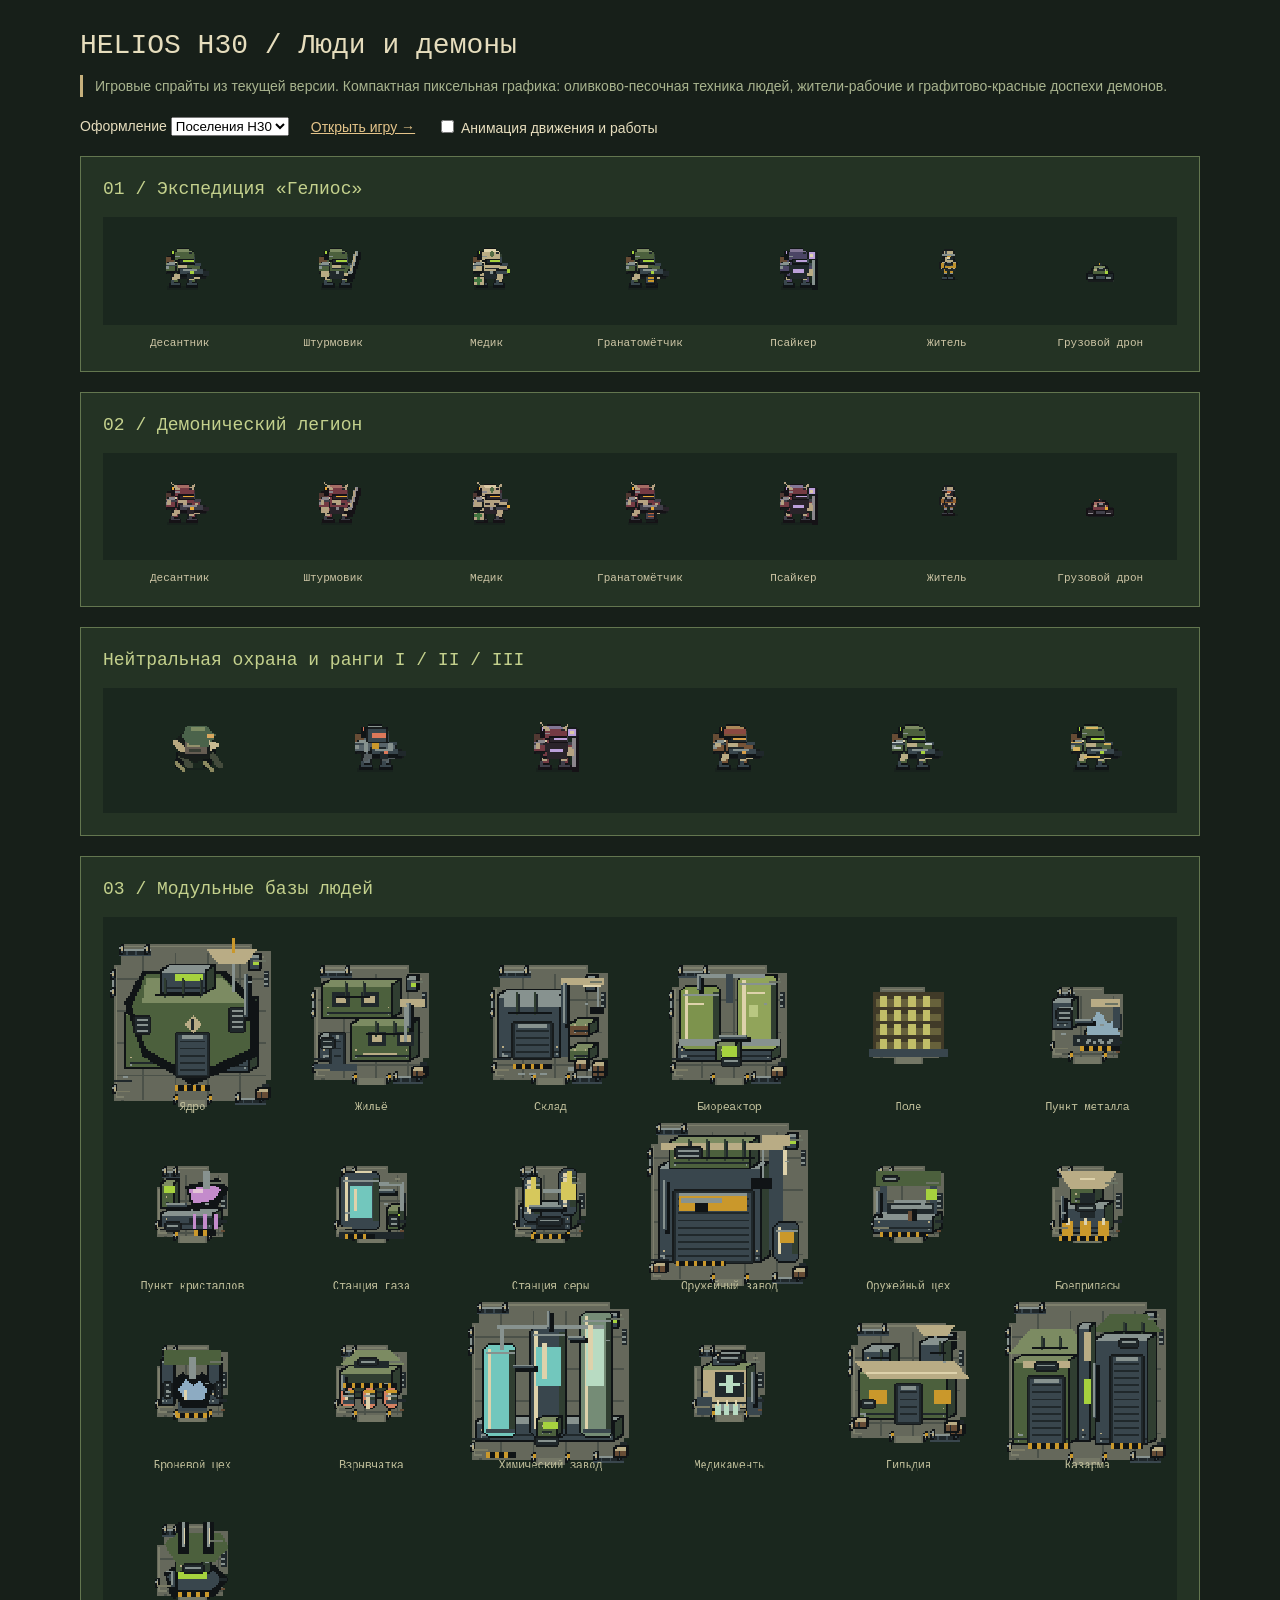
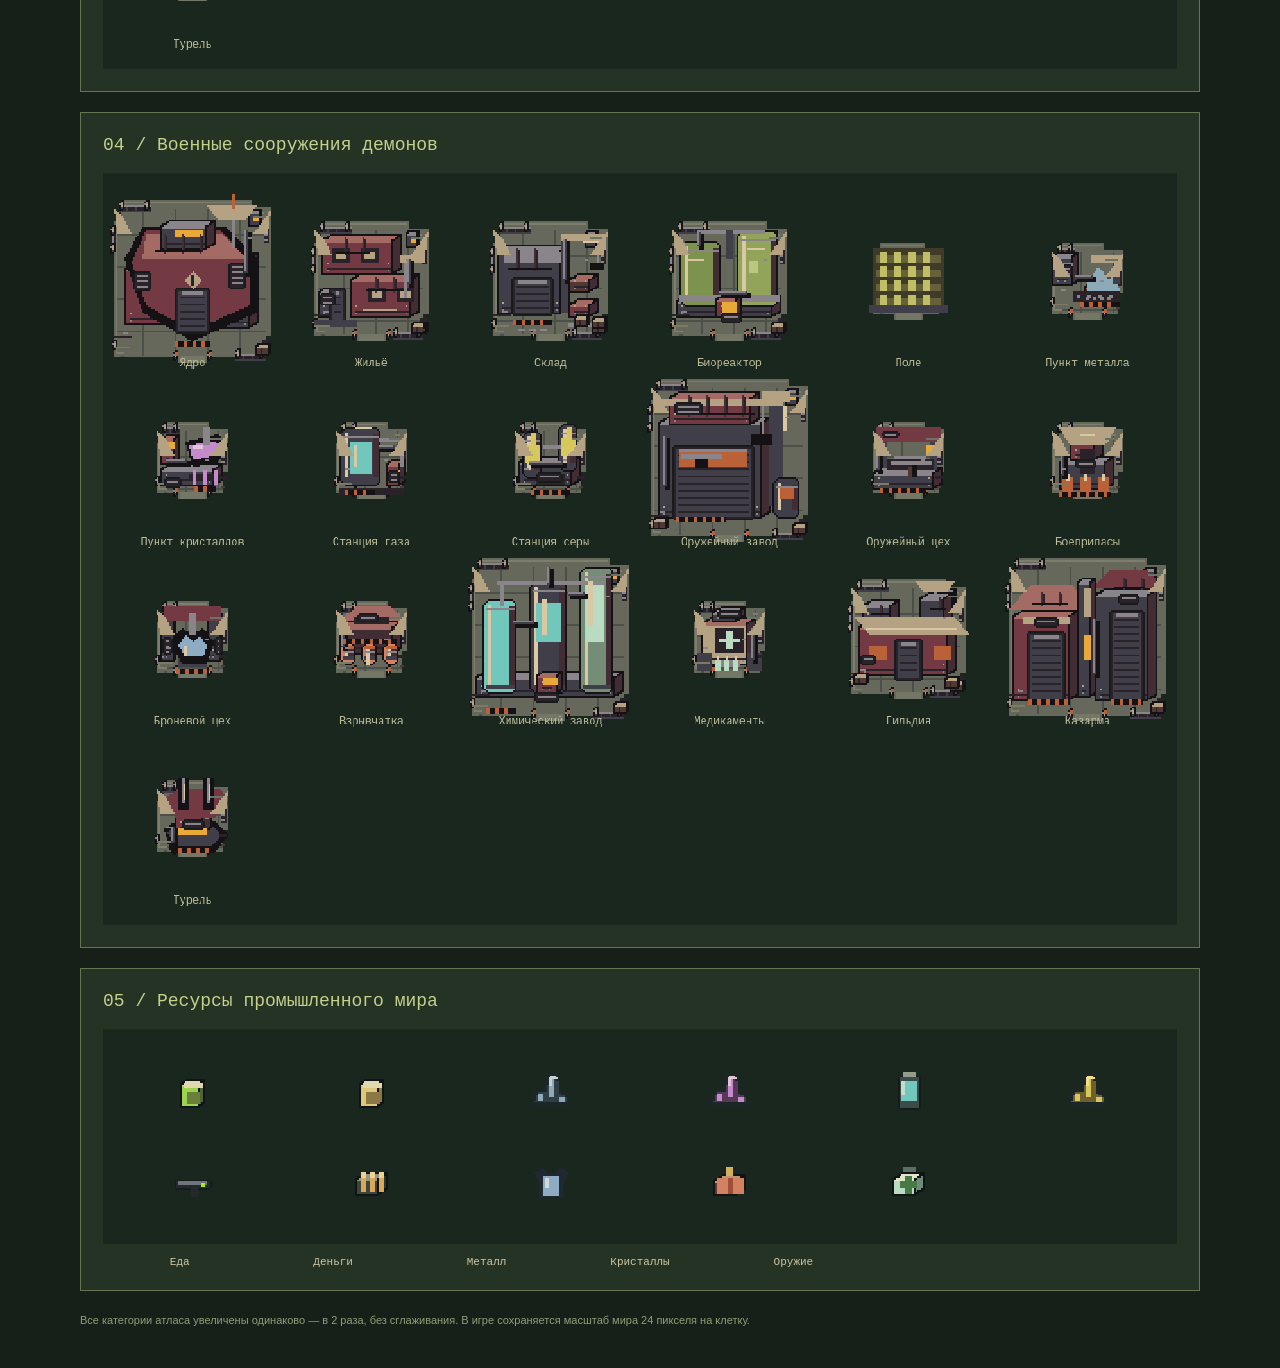
==== art-preview.html @ 6acce85b "Add replaceable synthesized game sounds with volume and mute controls" ====
<!doctype html>
<html lang="ru"><head><meta charset="utf-8"><meta name="viewport" content="width=device-width,initial-scale=1"><title>HELIOS H30 · Лист оформления</title><link rel="icon" href="favicon.ico?v=helios-h30" sizes="16x16 32x32"><link rel="icon" type="image/svg+xml" href="favicon.svg?v=helios-h30" sizes="any"><style>
*{box-sizing:border-box}body{margin:0;background:#171f19;color:#e6ddbd;font:14px Arial,sans-serif;padding:30px}main{max-width:1120px;margin:auto}h1{font:28px monospace;margin:0 0 10px}h2{font:18px monospace;margin:0 0 18px;color:#c4d18d}p{color:#a8b38e;line-height:1.6}a{color:#e4c48a}.tools{display:flex;gap:22px;align-items:center;margin:20px 0}section{border:1px solid #63764f;background:#243324;padding:22px;margin:20px 0}canvas{width:100%;height:auto;image-rendering:pixelated;background:#1a271e;display:block}.labels{display:grid;grid-template-columns:repeat(7,1fr);text-align:center;font:11px monospace;color:#cec6a6;margin-top:12px}.legend{border-left:3px solid #c6b07c;padding-left:12px}.build-labels{grid-template-columns:repeat(6,1fr);gap:12px}small{font-size:11px;color:#8f9f79}input{accent-color:#c2d489}@media(max-width:700px){body{padding:14px}section{padding:12px}.labels{font-size:8px}h1{font-size:22px}}
</style></head><body><main>
<h1>HELIOS H30 / Люди и демоны</h1><p class="legend">Игровые спрайты из текущей версии. Компактная пиксельная графика: оливково-песочная техника людей, жители-рабочие и графитово-красные доспехи демонов.</p>
<div class="tools"><label>Оформление <select id="art-style"><option value="refined">Поселения H30</option><option value="classic">Прежнее H9</option></select></label><a href="index.html">Открыть игру →</a><label><input id="animate" type="checkbox"> Анимация движения и работы</label></div>
<section><h2>01 / Экспедиция «Гелиос»</h2><canvas id="human-units" width="1400" height="140" aria-label="Юниты людей"></canvas><div class="labels"><span>Десантник</span><span>Штурмовик</span><span>Медик</span><span>Гранатомётчик</span><span>Псайкер</span><span>Житель</span><span>Грузовой дрон</span></div></section>
<section><h2>02 / Демонический легион</h2><canvas id="demon-units" width="1400" height="140" aria-label="Юниты демонов"></canvas><div class="labels"><span>Десантник</span><span>Штурмовик</span><span>Медик</span><span>Гранатомётчик</span><span>Псайкер</span><span>Житель</span><span>Грузовой дрон</span></div></section>
<section><h2>Нейтральная охрана и ранги I / II / III</h2><canvas id="neutral-units" width="1200" height="140" aria-label="Нейтральные враги и ветераны"></canvas></section>
<section><h2>03 / Модульные базы людей</h2><canvas id="human-buildings" width="1200" height="840" aria-label="Сооружения людей"></canvas></section>
<section><h2>04 / Военные сооружения демонов</h2><canvas id="demon-buildings" width="1200" height="840" aria-label="Сооружения демонов"></canvas></section>
<section><h2>05 / Ресурсы промышленного мира</h2><canvas id="deposits" width="1200" height="240" aria-label="Ресурсы"></canvas><div class="labels"><span>Еда</span><span>Деньги</span><span>Металл</span><span>Кристаллы</span><span>Оружие</span></div></section>
<small>Все категории атласа увеличены одинаково — в 2 раза, без сглаживания. В игре сохраняется масштаб мира 24 пикселя на клетку.</small>
</main><script src="art-legacy.js?v=helios-h30"></script><script src="art.js?v=helios-h30"></script><script>
const types=['soldier','assault','medic','grenadier','psyker','worker','drone'];
const buildings=['base','house','warehouse','farm','field','ironmine','goldmine','gasstation','sulfurstation','factory','weaponshop','ammoshop','armorshop','explosiveshop','chemical','medicineshop','guild','barracks','tower'];
const names=['Ядро','Жильё','Склад','Биореактор','Поле','Пункт металла','Пункт кристаллов','Станция газа','Станция серы','Оружейный завод','Оружейный цех','Боеприпасы','Броневой цех','Взрывчатка','Химический завод','Медикаменты','Гильдия','Казарма','Турель'];
function draw(time){for(const [team,prefix]of [[0,'human'],[1,'demon']]){
 const a=document.querySelector('#'+prefix+'-units'),c=a.getContext('2d');c.imageSmoothingEnabled=false;c.clearRect(0,0,a.width,a.height);c.save();c.scale(2,2);
 for(const [i,type]of types.entries())RTSArt.unit(c,{type,team,id:i,walkDistance:time*.9,moving:time>0,facingX:1},50+i*100,40,time,{working:time>0});c.restore();
 const b=document.querySelector('#'+prefix+'-buildings'),d=b.getContext('2d');d.imageSmoothingEnabled=false;d.clearRect(0,0,b.width,b.height);d.save();d.scale(2,2);
 for(const [i,type]of buildings.entries()){const x=50+i%6*100,y=60+Math.floor(i/6)*100;RTSArt.building(d,{type,team,size:({base:4,house:3,warehouse:3,farm:3,factory:4,chemical:4,guild:3,barracks:4}[type]||2),crop:4},x,y,time,{occupants:2,operating:time>0});d.fillStyle='#bebd99';d.font='6px monospace';d.textAlign='center';d.fillText(names[i],x,y+48);}d.restore();}
 const n=document.querySelector('#neutral-units'),nc=n.getContext('2d');nc.clearRect(0,0,n.width,n.height);nc.save();nc.scale(2,2);for(const [i,type]of ['xeno','robot','demon','pirate','soldier','soldier'].entries())RTSArt.unit(nc,{type,team:i<4?2:0,rank:i===4?2:i===5?3:1,moving:time>0,walkDistance:time,facingX:1},50+i*100,40,time);nc.restore();
 const a=document.querySelector('#deposits'),c=a.getContext('2d');c.clearRect(0,0,a.width,a.height);c.save();c.scale(2,2);for(const [i,resource]of Object.keys(RTSArt.resources).entries())RTSArt.deposit(c,{resource,amount:1},50+i%6*100,36+Math.floor(i/6)*50);c.restore();}
document.querySelector('#art-style').onchange=e=>RTSArt.setStyle(e.target.value);let start=null;function frame(now){if(document.querySelector('#animate').checked){if(start===null)start=now;draw((now-start)/1000);}else{start=null;draw(0);}requestAnimationFrame(frame);}requestAnimationFrame(frame);
</script></body></html>
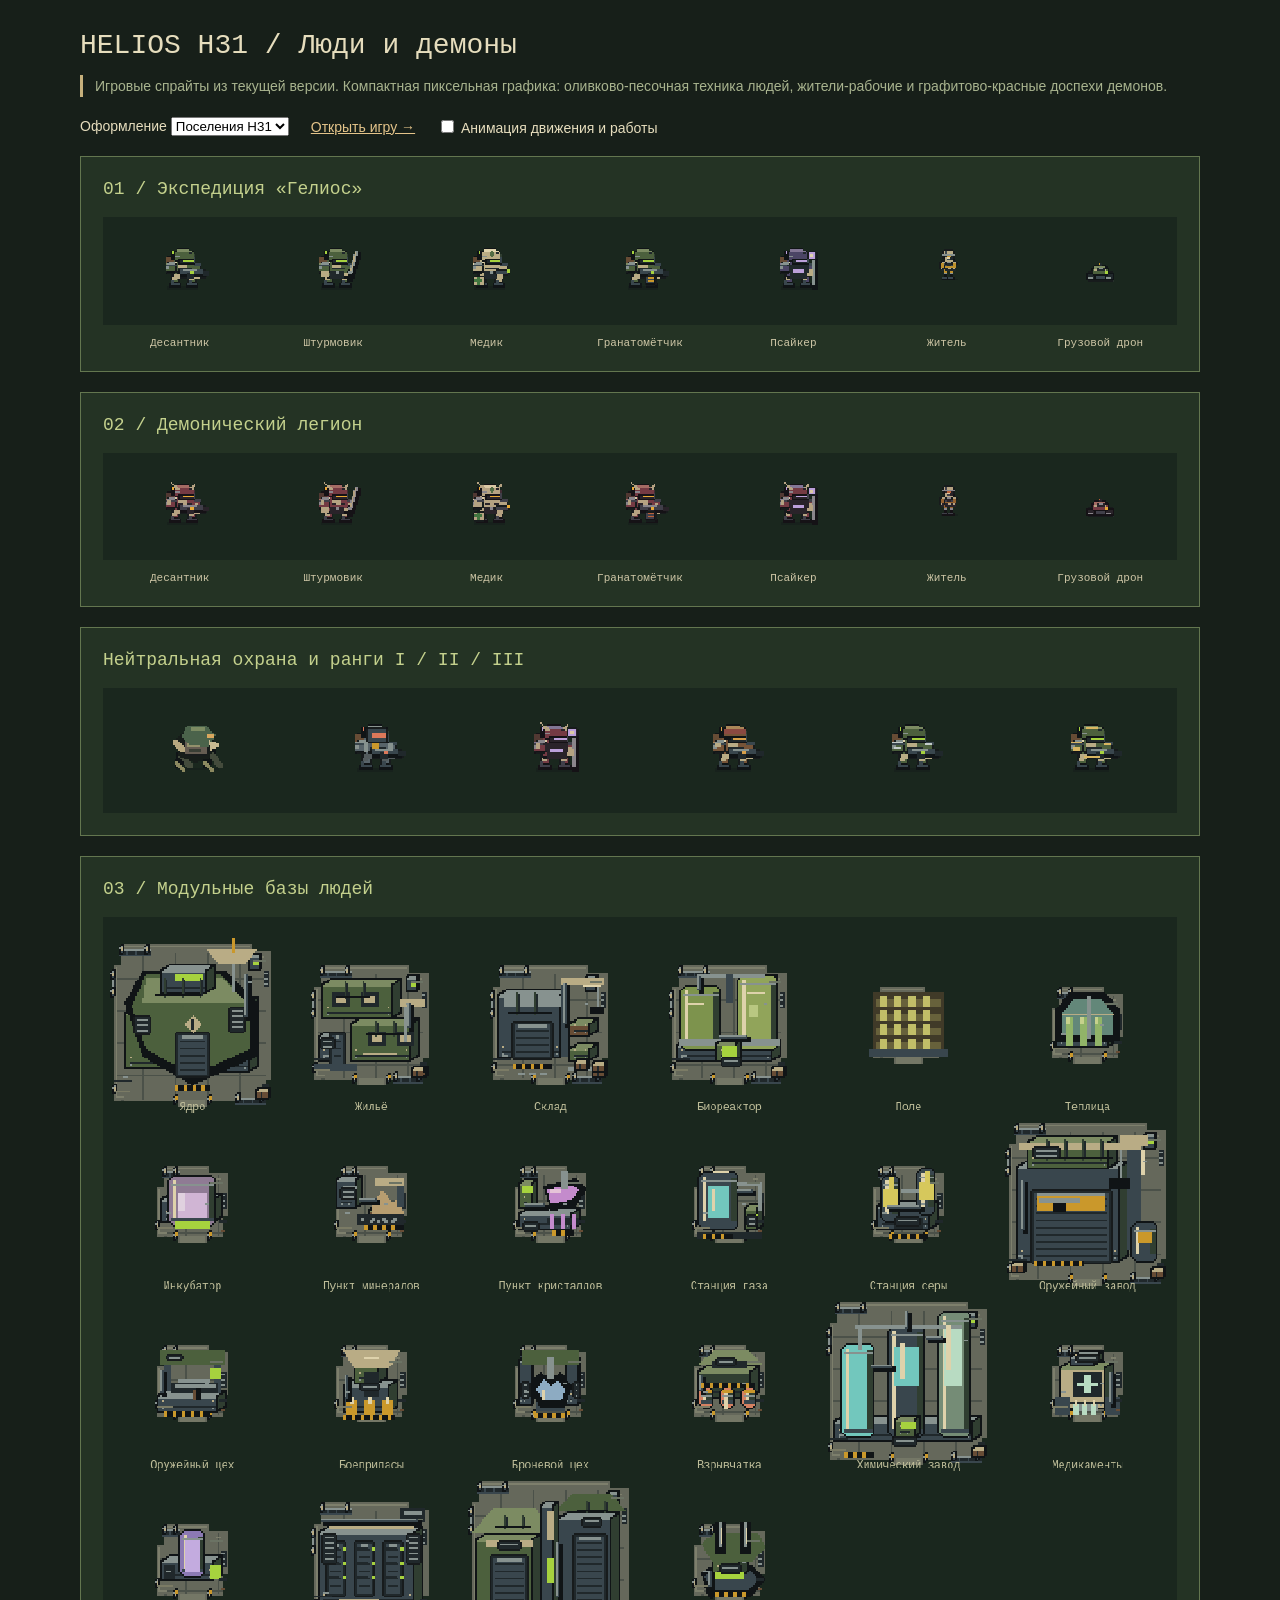
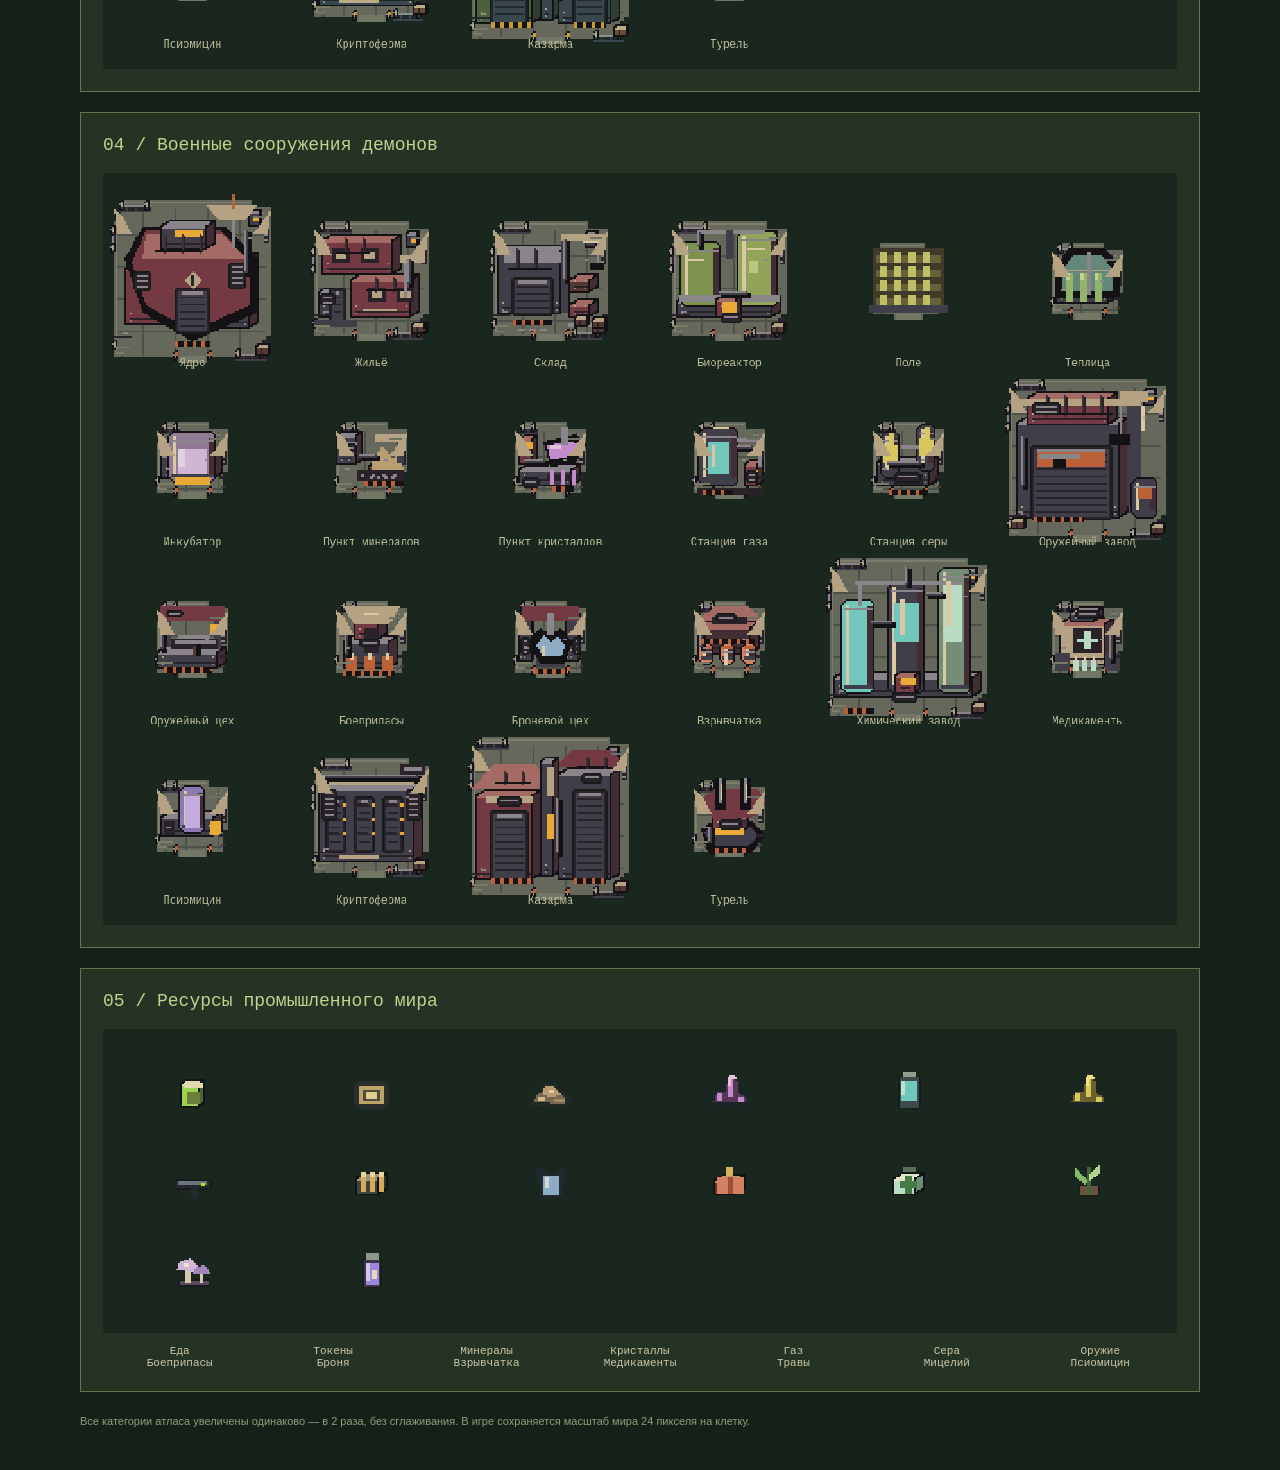
==== commit 09ceaa6c: "Introduce biological resource chains, mineral deposits, crypto tokens and floating RTS UI" ====
--- a/art-preview.html
+++ b/art-preview.html
@@ -1,25 +1,25 @@
 <!doctype html>
-<html lang="ru"><head><meta charset="utf-8"><meta name="viewport" content="width=device-width,initial-scale=1"><title>HELIOS H30 · Лист оформления</title><link rel="icon" href="favicon.ico?v=helios-h30" sizes="16x16 32x32"><link rel="icon" type="image/svg+xml" href="favicon.svg?v=helios-h30" sizes="any"><style>
+<html lang="ru"><head><meta charset="utf-8"><meta name="viewport" content="width=device-width,initial-scale=1"><title>HELIOS H31 · Лист оформления</title><link rel="icon" href="favicon.ico?v=helios-h31" sizes="16x16 32x32"><link rel="icon" type="image/svg+xml" href="favicon.svg?v=helios-h31" sizes="any"><style>
 *{box-sizing:border-box}body{margin:0;background:#171f19;color:#e6ddbd;font:14px Arial,sans-serif;padding:30px}main{max-width:1120px;margin:auto}h1{font:28px monospace;margin:0 0 10px}h2{font:18px monospace;margin:0 0 18px;color:#c4d18d}p{color:#a8b38e;line-height:1.6}a{color:#e4c48a}.tools{display:flex;gap:22px;align-items:center;margin:20px 0}section{border:1px solid #63764f;background:#243324;padding:22px;margin:20px 0}canvas{width:100%;height:auto;image-rendering:pixelated;background:#1a271e;display:block}.labels{display:grid;grid-template-columns:repeat(7,1fr);text-align:center;font:11px monospace;color:#cec6a6;margin-top:12px}.legend{border-left:3px solid #c6b07c;padding-left:12px}.build-labels{grid-template-columns:repeat(6,1fr);gap:12px}small{font-size:11px;color:#8f9f79}input{accent-color:#c2d489}@media(max-width:700px){body{padding:14px}section{padding:12px}.labels{font-size:8px}h1{font-size:22px}}
 </style></head><body><main>
-<h1>HELIOS H30 / Люди и демоны</h1><p class="legend">Игровые спрайты из текущей версии. Компактная пиксельная графика: оливково-песочная техника людей, жители-рабочие и графитово-красные доспехи демонов.</p>
-<div class="tools"><label>Оформление <select id="art-style"><option value="refined">Поселения H30</option><option value="classic">Прежнее H9</option></select></label><a href="index.html">Открыть игру →</a><label><input id="animate" type="checkbox"> Анимация движения и работы</label></div>
+<h1>HELIOS H31 / Люди и демоны</h1><p class="legend">Игровые спрайты из текущей версии. Компактная пиксельная графика: оливково-песочная техника людей, жители-рабочие и графитово-красные доспехи демонов.</p>
+<div class="tools"><label>Оформление <select id="art-style"><option value="refined">Поселения H31</option><option value="classic">Прежнее H9</option></select></label><a href="index.html">Открыть игру →</a><label><input id="animate" type="checkbox"> Анимация движения и работы</label></div>
 <section><h2>01 / Экспедиция «Гелиос»</h2><canvas id="human-units" width="1400" height="140" aria-label="Юниты людей"></canvas><div class="labels"><span>Десантник</span><span>Штурмовик</span><span>Медик</span><span>Гранатомётчик</span><span>Псайкер</span><span>Житель</span><span>Грузовой дрон</span></div></section>
 <section><h2>02 / Демонический легион</h2><canvas id="demon-units" width="1400" height="140" aria-label="Юниты демонов"></canvas><div class="labels"><span>Десантник</span><span>Штурмовик</span><span>Медик</span><span>Гранатомётчик</span><span>Псайкер</span><span>Житель</span><span>Грузовой дрон</span></div></section>
 <section><h2>Нейтральная охрана и ранги I / II / III</h2><canvas id="neutral-units" width="1200" height="140" aria-label="Нейтральные враги и ветераны"></canvas></section>
 <section><h2>03 / Модульные базы людей</h2><canvas id="human-buildings" width="1200" height="840" aria-label="Сооружения людей"></canvas></section>
 <section><h2>04 / Военные сооружения демонов</h2><canvas id="demon-buildings" width="1200" height="840" aria-label="Сооружения демонов"></canvas></section>
-<section><h2>05 / Ресурсы промышленного мира</h2><canvas id="deposits" width="1200" height="240" aria-label="Ресурсы"></canvas><div class="labels"><span>Еда</span><span>Деньги</span><span>Металл</span><span>Кристаллы</span><span>Оружие</span></div></section>
+<section><h2>05 / Ресурсы промышленного мира</h2><canvas id="deposits" width="1200" height="340" aria-label="Ресурсы"></canvas><div class="labels"><span>Еда</span><span>Токены</span><span>Минералы</span><span>Кристаллы</span><span>Газ</span><span>Сера</span><span>Оружие</span><span>Боеприпасы</span><span>Броня</span><span>Взрывчатка</span><span>Медикаменты</span><span>Травы</span><span>Мицелий</span><span>Псиомицин</span></div></section>
 <small>Все категории атласа увеличены одинаково — в 2 раза, без сглаживания. В игре сохраняется масштаб мира 24 пикселя на клетку.</small>
-</main><script src="art-legacy.js?v=helios-h30"></script><script src="art.js?v=helios-h30"></script><script>
+</main><script src="art-legacy.js?v=helios-h31"></script><script src="art.js?v=helios-h31"></script><script>
 const types=['soldier','assault','medic','grenadier','psyker','worker','drone'];
-const buildings=['base','house','warehouse','farm','field','ironmine','goldmine','gasstation','sulfurstation','factory','weaponshop','ammoshop','armorshop','explosiveshop','chemical','medicineshop','guild','barracks','tower'];
-const names=['Ядро','Жильё','Склад','Биореактор','Поле','Пункт металла','Пункт кристаллов','Станция газа','Станция серы','Оружейный завод','Оружейный цех','Боеприпасы','Броневой цех','Взрывчатка','Химический завод','Медикаменты','Гильдия','Казарма','Турель'];
+const buildings=['base','house','warehouse','farm','field','greenhouse','incubator','ironmine','goldmine','gasstation','sulfurstation','factory','weaponshop','ammoshop','armorshop','explosiveshop','chemical','medicineshop','psishop','cryptofarm','barracks','tower'];
+const names=['Ядро','Жильё','Склад','Биореактор','Поле','Теплица','Инкубатор','Пункт минералов','Пункт кристаллов','Станция газа','Станция серы','Оружейный завод','Оружейный цех','Боеприпасы','Броневой цех','Взрывчатка','Химический завод','Медикаменты','Псиомицин','Криптоферма','Казарма','Турель'];
 function draw(time){for(const [team,prefix]of [[0,'human'],[1,'demon']]){
  const a=document.querySelector('#'+prefix+'-units'),c=a.getContext('2d');c.imageSmoothingEnabled=false;c.clearRect(0,0,a.width,a.height);c.save();c.scale(2,2);
  for(const [i,type]of types.entries())RTSArt.unit(c,{type,team,id:i,walkDistance:time*.9,moving:time>0,facingX:1},50+i*100,40,time,{working:time>0});c.restore();
  const b=document.querySelector('#'+prefix+'-buildings'),d=b.getContext('2d');d.imageSmoothingEnabled=false;d.clearRect(0,0,b.width,b.height);d.save();d.scale(2,2);
- for(const [i,type]of buildings.entries()){const x=50+i%6*100,y=60+Math.floor(i/6)*100;RTSArt.building(d,{type,team,size:({base:4,house:3,warehouse:3,farm:3,factory:4,chemical:4,guild:3,barracks:4}[type]||2),crop:4},x,y,time,{occupants:2,operating:time>0});d.fillStyle='#bebd99';d.font='6px monospace';d.textAlign='center';d.fillText(names[i],x,y+48);}d.restore();}
+ for(const [i,type]of buildings.entries()){const x=50+i%6*100,y=60+Math.floor(i/6)*100;RTSArt.building(d,{type,team,size:({base:4,house:3,warehouse:3,farm:3,factory:4,chemical:4,cryptofarm:3,barracks:4}[type]||2),crop:4},x,y,time,{occupants:2,operating:time>0});d.fillStyle='#bebd99';d.font='6px monospace';d.textAlign='center';d.fillText(names[i],x,y+48);}d.restore();}
  const n=document.querySelector('#neutral-units'),nc=n.getContext('2d');nc.clearRect(0,0,n.width,n.height);nc.save();nc.scale(2,2);for(const [i,type]of ['xeno','robot','demon','pirate','soldier','soldier'].entries())RTSArt.unit(nc,{type,team:i<4?2:0,rank:i===4?2:i===5?3:1,moving:time>0,walkDistance:time,facingX:1},50+i*100,40,time);nc.restore();
  const a=document.querySelector('#deposits'),c=a.getContext('2d');c.clearRect(0,0,a.width,a.height);c.save();c.scale(2,2);for(const [i,resource]of Object.keys(RTSArt.resources).entries())RTSArt.deposit(c,{resource,amount:1},50+i%6*100,36+Math.floor(i/6)*50);c.restore();}
 document.querySelector('#art-style').onchange=e=>RTSArt.setStyle(e.target.value);let start=null;function frame(now){if(document.querySelector('#animate').checked){if(start===null)start=now;draw((now-start)/1000);}else{start=null;draw(0);}requestAnimationFrame(frame);}requestAnimationFrame(frame);
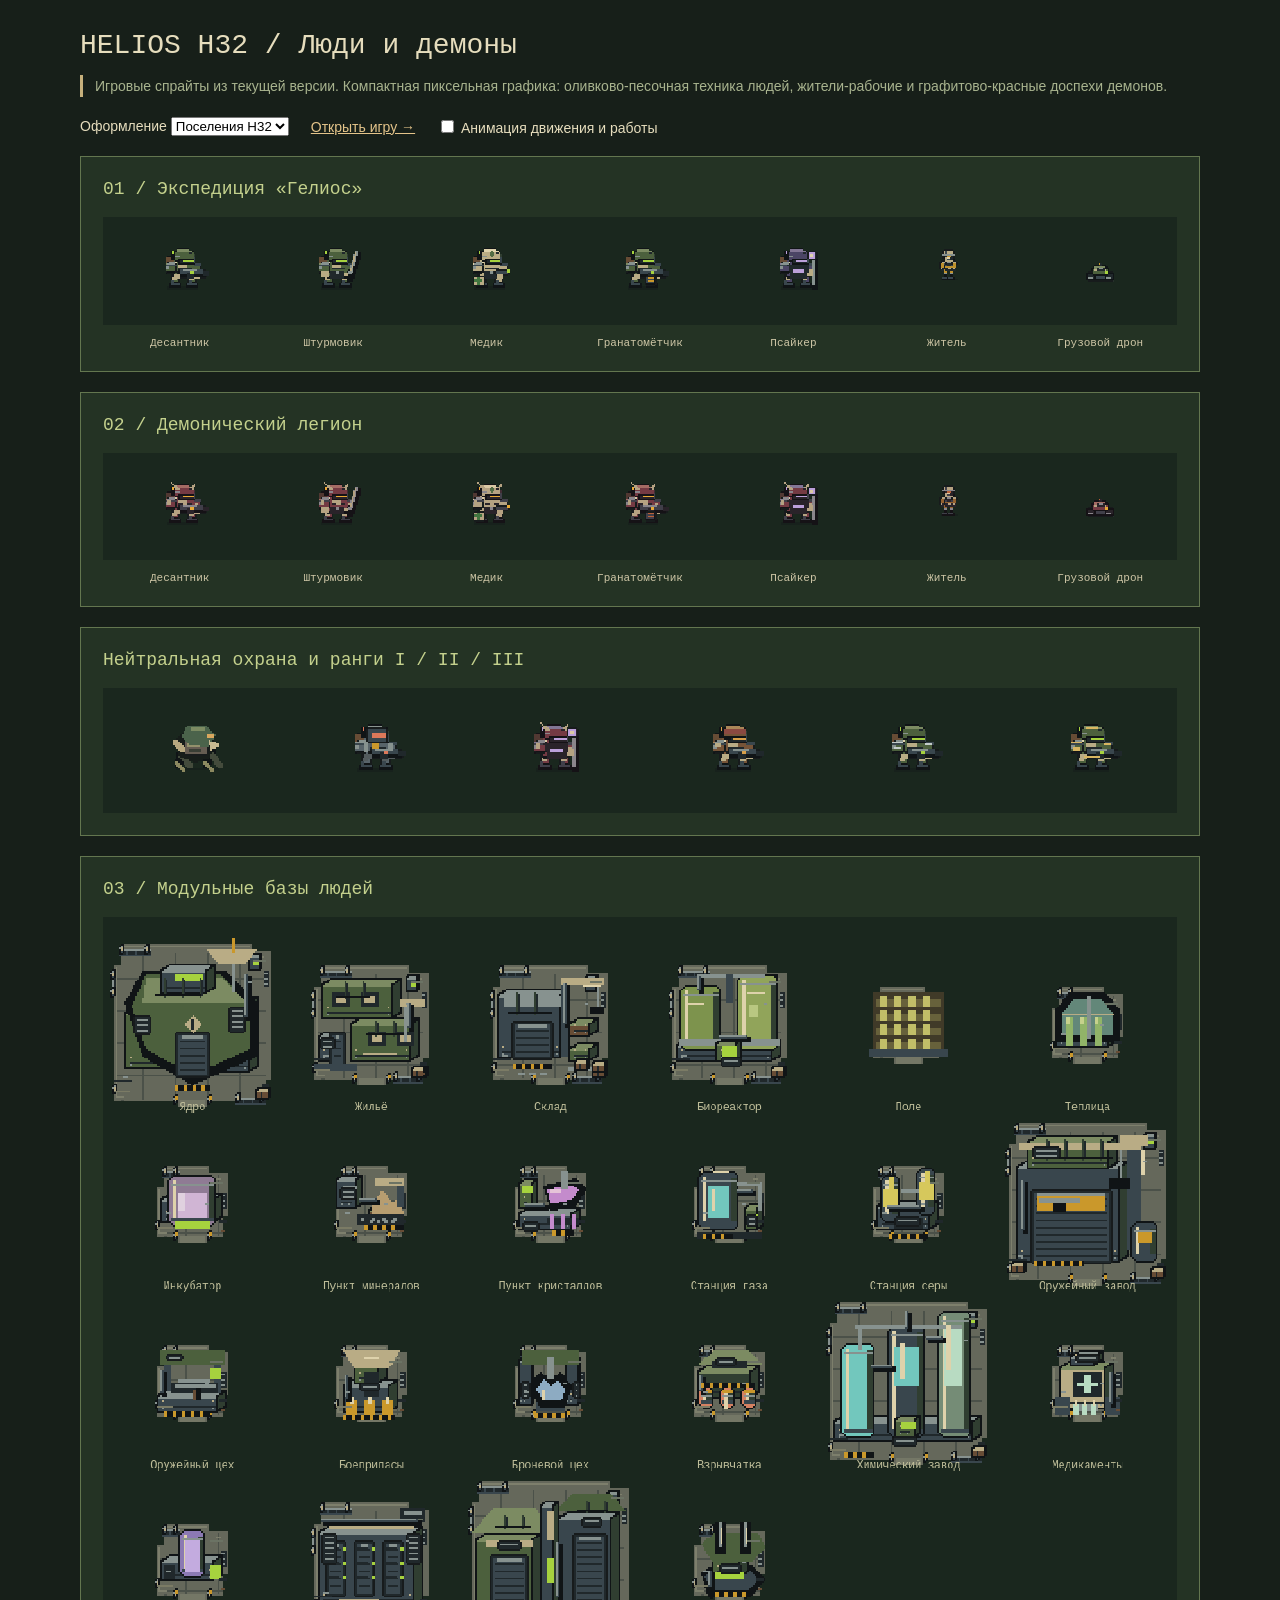
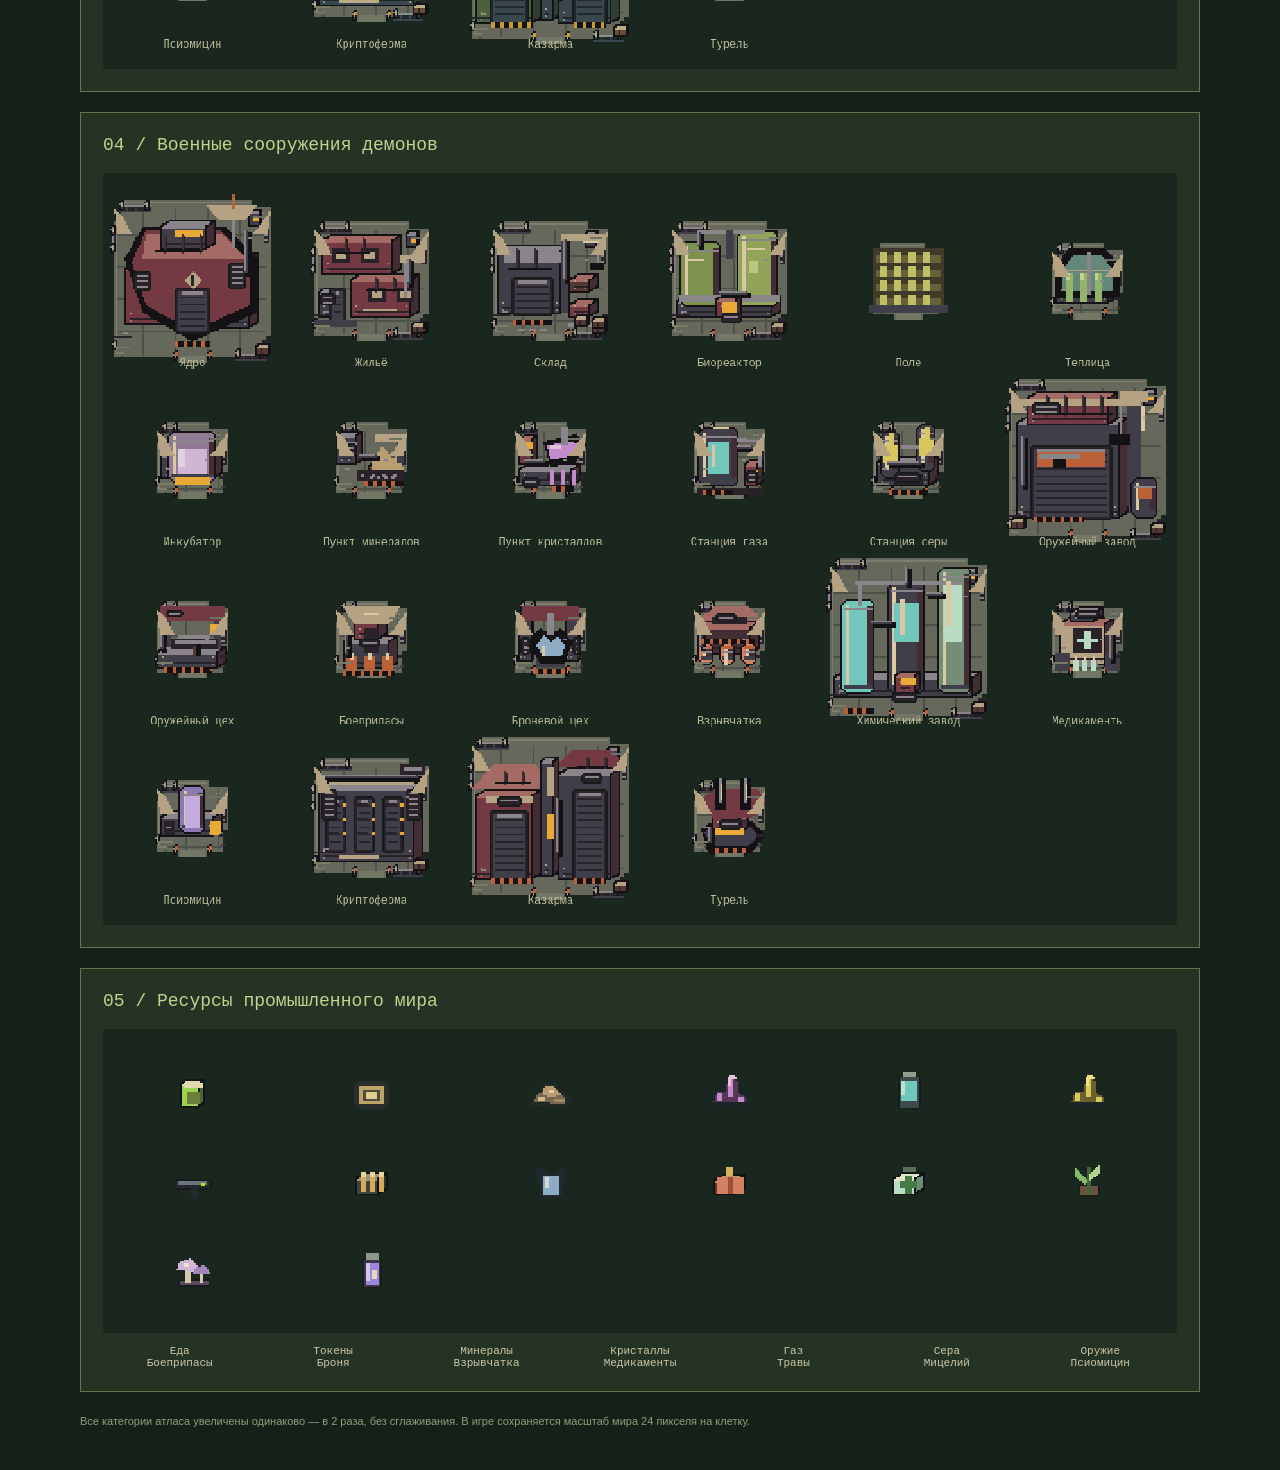
==== commit cd0c6c32: "Add icon-rich live recipe costs and reorganize RTS command and building panels" ====
--- a/art-preview.html
+++ b/art-preview.html
@@ -1,9 +1,9 @@
 <!doctype html>
-<html lang="ru"><head><meta charset="utf-8"><meta name="viewport" content="width=device-width,initial-scale=1"><title>HELIOS H31 · Лист оформления</title><link rel="icon" href="favicon.ico?v=helios-h31" sizes="16x16 32x32"><link rel="icon" type="image/svg+xml" href="favicon.svg?v=helios-h31" sizes="any"><style>
+<html lang="ru"><head><meta charset="utf-8"><meta name="viewport" content="width=device-width,initial-scale=1"><title>HELIOS H32 · Лист оформления</title><link rel="icon" href="favicon.ico?v=helios-h32" sizes="16x16 32x32"><link rel="icon" type="image/svg+xml" href="favicon.svg?v=helios-h32" sizes="any"><style>
 *{box-sizing:border-box}body{margin:0;background:#171f19;color:#e6ddbd;font:14px Arial,sans-serif;padding:30px}main{max-width:1120px;margin:auto}h1{font:28px monospace;margin:0 0 10px}h2{font:18px monospace;margin:0 0 18px;color:#c4d18d}p{color:#a8b38e;line-height:1.6}a{color:#e4c48a}.tools{display:flex;gap:22px;align-items:center;margin:20px 0}section{border:1px solid #63764f;background:#243324;padding:22px;margin:20px 0}canvas{width:100%;height:auto;image-rendering:pixelated;background:#1a271e;display:block}.labels{display:grid;grid-template-columns:repeat(7,1fr);text-align:center;font:11px monospace;color:#cec6a6;margin-top:12px}.legend{border-left:3px solid #c6b07c;padding-left:12px}.build-labels{grid-template-columns:repeat(6,1fr);gap:12px}small{font-size:11px;color:#8f9f79}input{accent-color:#c2d489}@media(max-width:700px){body{padding:14px}section{padding:12px}.labels{font-size:8px}h1{font-size:22px}}
 </style></head><body><main>
-<h1>HELIOS H31 / Люди и демоны</h1><p class="legend">Игровые спрайты из текущей версии. Компактная пиксельная графика: оливково-песочная техника людей, жители-рабочие и графитово-красные доспехи демонов.</p>
-<div class="tools"><label>Оформление <select id="art-style"><option value="refined">Поселения H31</option><option value="classic">Прежнее H9</option></select></label><a href="index.html">Открыть игру →</a><label><input id="animate" type="checkbox"> Анимация движения и работы</label></div>
+<h1>HELIOS H32 / Люди и демоны</h1><p class="legend">Игровые спрайты из текущей версии. Компактная пиксельная графика: оливково-песочная техника людей, жители-рабочие и графитово-красные доспехи демонов.</p>
+<div class="tools"><label>Оформление <select id="art-style"><option value="refined">Поселения H32</option><option value="classic">Прежнее H9</option></select></label><a href="index.html">Открыть игру →</a><label><input id="animate" type="checkbox"> Анимация движения и работы</label></div>
 <section><h2>01 / Экспедиция «Гелиос»</h2><canvas id="human-units" width="1400" height="140" aria-label="Юниты людей"></canvas><div class="labels"><span>Десантник</span><span>Штурмовик</span><span>Медик</span><span>Гранатомётчик</span><span>Псайкер</span><span>Житель</span><span>Грузовой дрон</span></div></section>
 <section><h2>02 / Демонический легион</h2><canvas id="demon-units" width="1400" height="140" aria-label="Юниты демонов"></canvas><div class="labels"><span>Десантник</span><span>Штурмовик</span><span>Медик</span><span>Гранатомётчик</span><span>Псайкер</span><span>Житель</span><span>Грузовой дрон</span></div></section>
 <section><h2>Нейтральная охрана и ранги I / II / III</h2><canvas id="neutral-units" width="1200" height="140" aria-label="Нейтральные враги и ветераны"></canvas></section>
@@ -11,7 +11,7 @@
 <section><h2>04 / Военные сооружения демонов</h2><canvas id="demon-buildings" width="1200" height="840" aria-label="Сооружения демонов"></canvas></section>
 <section><h2>05 / Ресурсы промышленного мира</h2><canvas id="deposits" width="1200" height="340" aria-label="Ресурсы"></canvas><div class="labels"><span>Еда</span><span>Токены</span><span>Минералы</span><span>Кристаллы</span><span>Газ</span><span>Сера</span><span>Оружие</span><span>Боеприпасы</span><span>Броня</span><span>Взрывчатка</span><span>Медикаменты</span><span>Травы</span><span>Мицелий</span><span>Псиомицин</span></div></section>
 <small>Все категории атласа увеличены одинаково — в 2 раза, без сглаживания. В игре сохраняется масштаб мира 24 пикселя на клетку.</small>
-</main><script src="art-legacy.js?v=helios-h31"></script><script src="art.js?v=helios-h31"></script><script>
+</main><script src="art-legacy.js?v=helios-h32"></script><script src="art.js?v=helios-h32"></script><script>
 const types=['soldier','assault','medic','grenadier','psyker','worker','drone'];
 const buildings=['base','house','warehouse','farm','field','greenhouse','incubator','ironmine','goldmine','gasstation','sulfurstation','factory','weaponshop','ammoshop','armorshop','explosiveshop','chemical','medicineshop','psishop','cryptofarm','barracks','tower'];
 const names=['Ядро','Жильё','Склад','Биореактор','Поле','Теплица','Инкубатор','Пункт минералов','Пункт кристаллов','Станция газа','Станция серы','Оружейный завод','Оружейный цех','Боеприпасы','Броневой цех','Взрывчатка','Химический завод','Медикаменты','Псиомицин','Криптоферма','Казарма','Турель'];
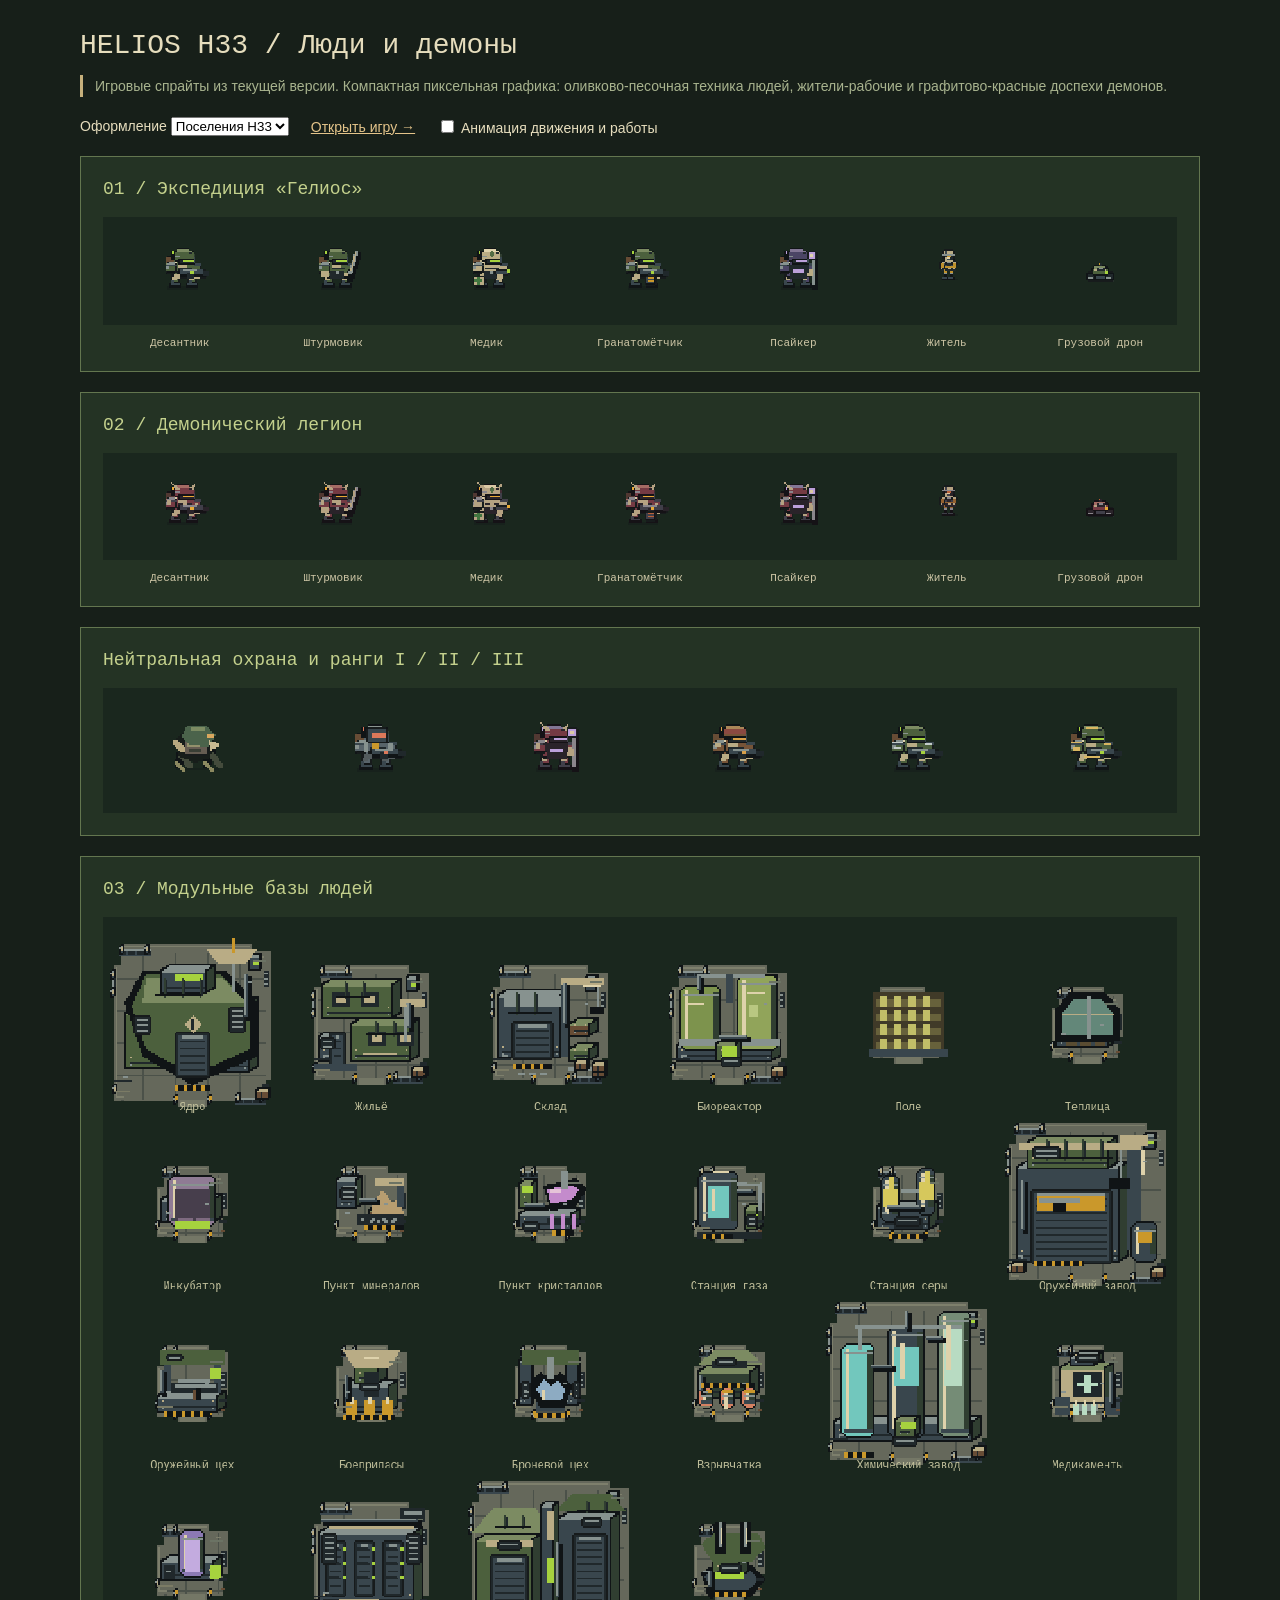
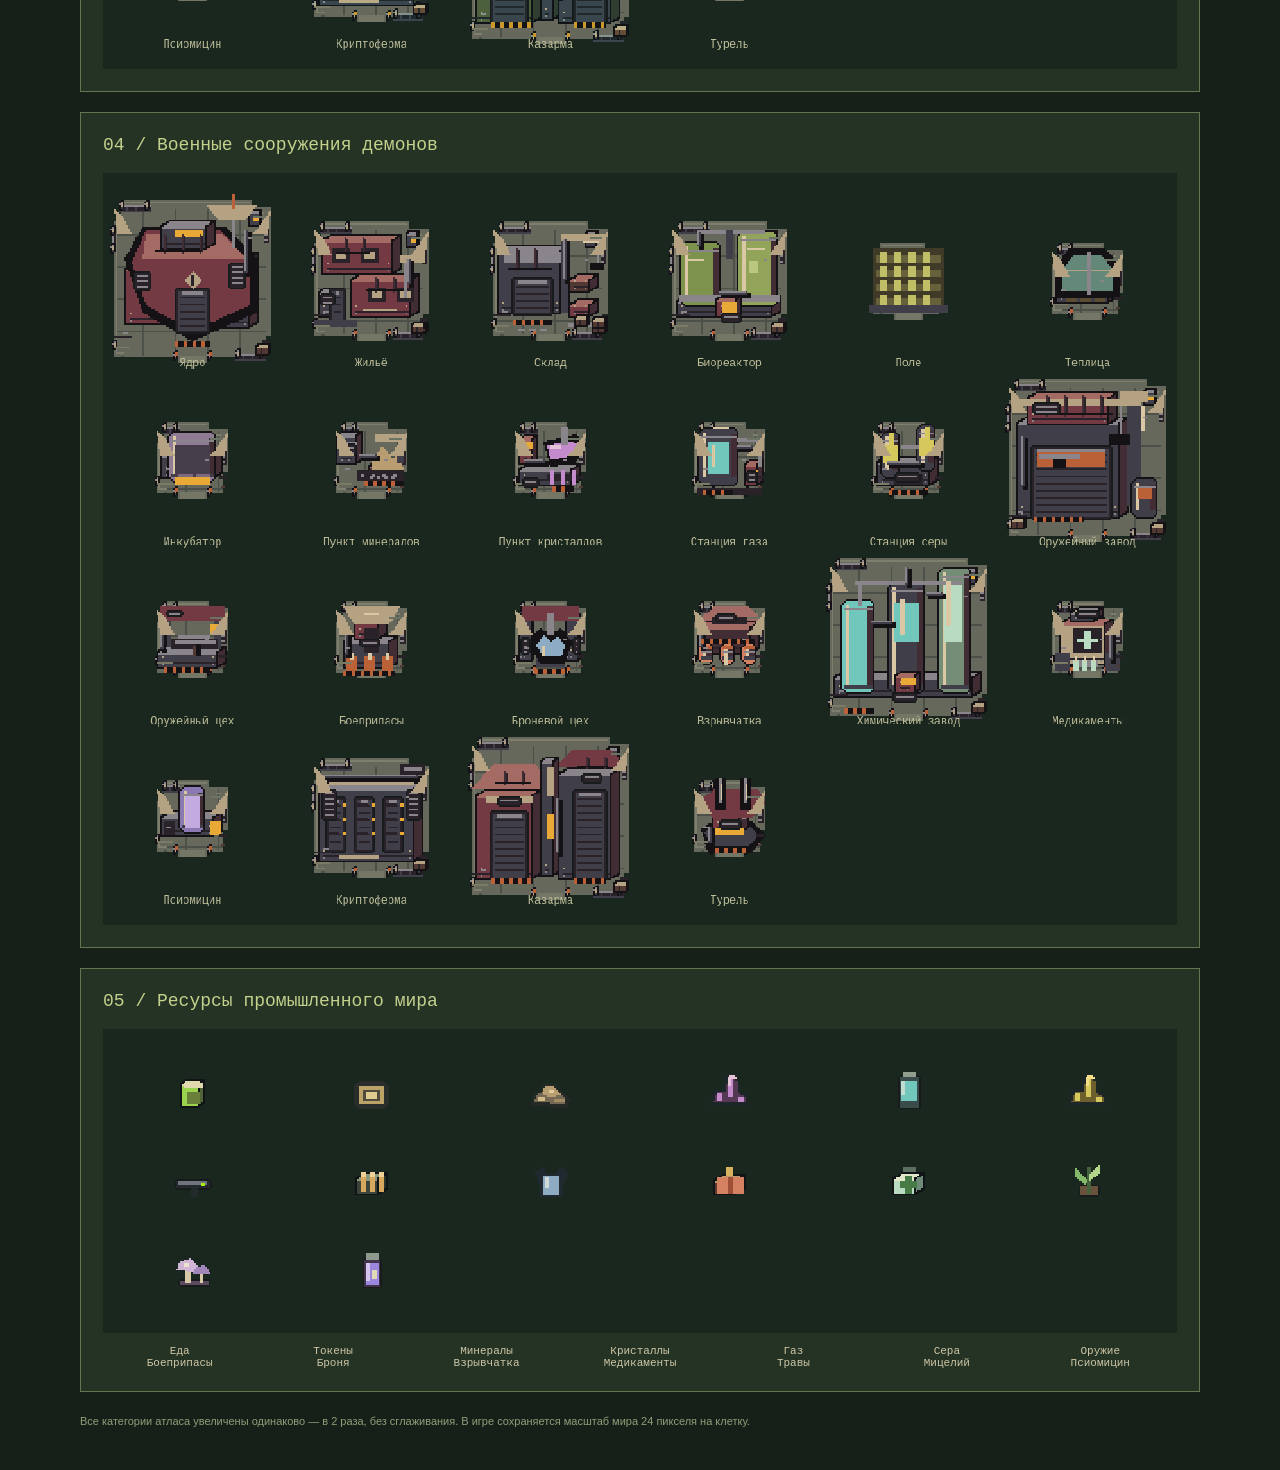
==== commit d694e95d: "HELIOS H33: add crop work cycles, interactive building cards and two-point roads" ====
--- a/art-preview.html
+++ b/art-preview.html
@@ -1,9 +1,9 @@
 <!doctype html>
-<html lang="ru"><head><meta charset="utf-8"><meta name="viewport" content="width=device-width,initial-scale=1"><title>HELIOS H32 · Лист оформления</title><link rel="icon" href="favicon.ico?v=helios-h32" sizes="16x16 32x32"><link rel="icon" type="image/svg+xml" href="favicon.svg?v=helios-h32" sizes="any"><style>
+<html lang="ru"><head><meta charset="utf-8"><meta name="viewport" content="width=device-width,initial-scale=1"><title>HELIOS H33 · Лист оформления</title><link rel="icon" href="favicon.ico?v=helios-h33" sizes="16x16 32x32"><link rel="icon" type="image/svg+xml" href="favicon.svg?v=helios-h33" sizes="any"><style>
 *{box-sizing:border-box}body{margin:0;background:#171f19;color:#e6ddbd;font:14px Arial,sans-serif;padding:30px}main{max-width:1120px;margin:auto}h1{font:28px monospace;margin:0 0 10px}h2{font:18px monospace;margin:0 0 18px;color:#c4d18d}p{color:#a8b38e;line-height:1.6}a{color:#e4c48a}.tools{display:flex;gap:22px;align-items:center;margin:20px 0}section{border:1px solid #63764f;background:#243324;padding:22px;margin:20px 0}canvas{width:100%;height:auto;image-rendering:pixelated;background:#1a271e;display:block}.labels{display:grid;grid-template-columns:repeat(7,1fr);text-align:center;font:11px monospace;color:#cec6a6;margin-top:12px}.legend{border-left:3px solid #c6b07c;padding-left:12px}.build-labels{grid-template-columns:repeat(6,1fr);gap:12px}small{font-size:11px;color:#8f9f79}input{accent-color:#c2d489}@media(max-width:700px){body{padding:14px}section{padding:12px}.labels{font-size:8px}h1{font-size:22px}}
 </style></head><body><main>
-<h1>HELIOS H32 / Люди и демоны</h1><p class="legend">Игровые спрайты из текущей версии. Компактная пиксельная графика: оливково-песочная техника людей, жители-рабочие и графитово-красные доспехи демонов.</p>
-<div class="tools"><label>Оформление <select id="art-style"><option value="refined">Поселения H32</option><option value="classic">Прежнее H9</option></select></label><a href="index.html">Открыть игру →</a><label><input id="animate" type="checkbox"> Анимация движения и работы</label></div>
+<h1>HELIOS H33 / Люди и демоны</h1><p class="legend">Игровые спрайты из текущей версии. Компактная пиксельная графика: оливково-песочная техника людей, жители-рабочие и графитово-красные доспехи демонов.</p>
+<div class="tools"><label>Оформление <select id="art-style"><option value="refined">Поселения H33</option><option value="classic">Прежнее H9</option></select></label><a href="index.html">Открыть игру →</a><label><input id="animate" type="checkbox"> Анимация движения и работы</label></div>
 <section><h2>01 / Экспедиция «Гелиос»</h2><canvas id="human-units" width="1400" height="140" aria-label="Юниты людей"></canvas><div class="labels"><span>Десантник</span><span>Штурмовик</span><span>Медик</span><span>Гранатомётчик</span><span>Псайкер</span><span>Житель</span><span>Грузовой дрон</span></div></section>
 <section><h2>02 / Демонический легион</h2><canvas id="demon-units" width="1400" height="140" aria-label="Юниты демонов"></canvas><div class="labels"><span>Десантник</span><span>Штурмовик</span><span>Медик</span><span>Гранатомётчик</span><span>Псайкер</span><span>Житель</span><span>Грузовой дрон</span></div></section>
 <section><h2>Нейтральная охрана и ранги I / II / III</h2><canvas id="neutral-units" width="1200" height="140" aria-label="Нейтральные враги и ветераны"></canvas></section>
@@ -11,7 +11,7 @@
 <section><h2>04 / Военные сооружения демонов</h2><canvas id="demon-buildings" width="1200" height="840" aria-label="Сооружения демонов"></canvas></section>
 <section><h2>05 / Ресурсы промышленного мира</h2><canvas id="deposits" width="1200" height="340" aria-label="Ресурсы"></canvas><div class="labels"><span>Еда</span><span>Токены</span><span>Минералы</span><span>Кристаллы</span><span>Газ</span><span>Сера</span><span>Оружие</span><span>Боеприпасы</span><span>Броня</span><span>Взрывчатка</span><span>Медикаменты</span><span>Травы</span><span>Мицелий</span><span>Псиомицин</span></div></section>
 <small>Все категории атласа увеличены одинаково — в 2 раза, без сглаживания. В игре сохраняется масштаб мира 24 пикселя на клетку.</small>
-</main><script src="art-legacy.js?v=helios-h32"></script><script src="art.js?v=helios-h32"></script><script>
+</main><script src="art-legacy.js?v=helios-h33"></script><script src="art.js?v=helios-h33"></script><script>
 const types=['soldier','assault','medic','grenadier','psyker','worker','drone'];
 const buildings=['base','house','warehouse','farm','field','greenhouse','incubator','ironmine','goldmine','gasstation','sulfurstation','factory','weaponshop','ammoshop','armorshop','explosiveshop','chemical','medicineshop','psishop','cryptofarm','barracks','tower'];
 const names=['Ядро','Жильё','Склад','Биореактор','Поле','Теплица','Инкубатор','Пункт минералов','Пункт кристаллов','Станция газа','Станция серы','Оружейный завод','Оружейный цех','Боеприпасы','Броневой цех','Взрывчатка','Химический завод','Медикаменты','Псиомицин','Криптоферма','Казарма','Турель'];
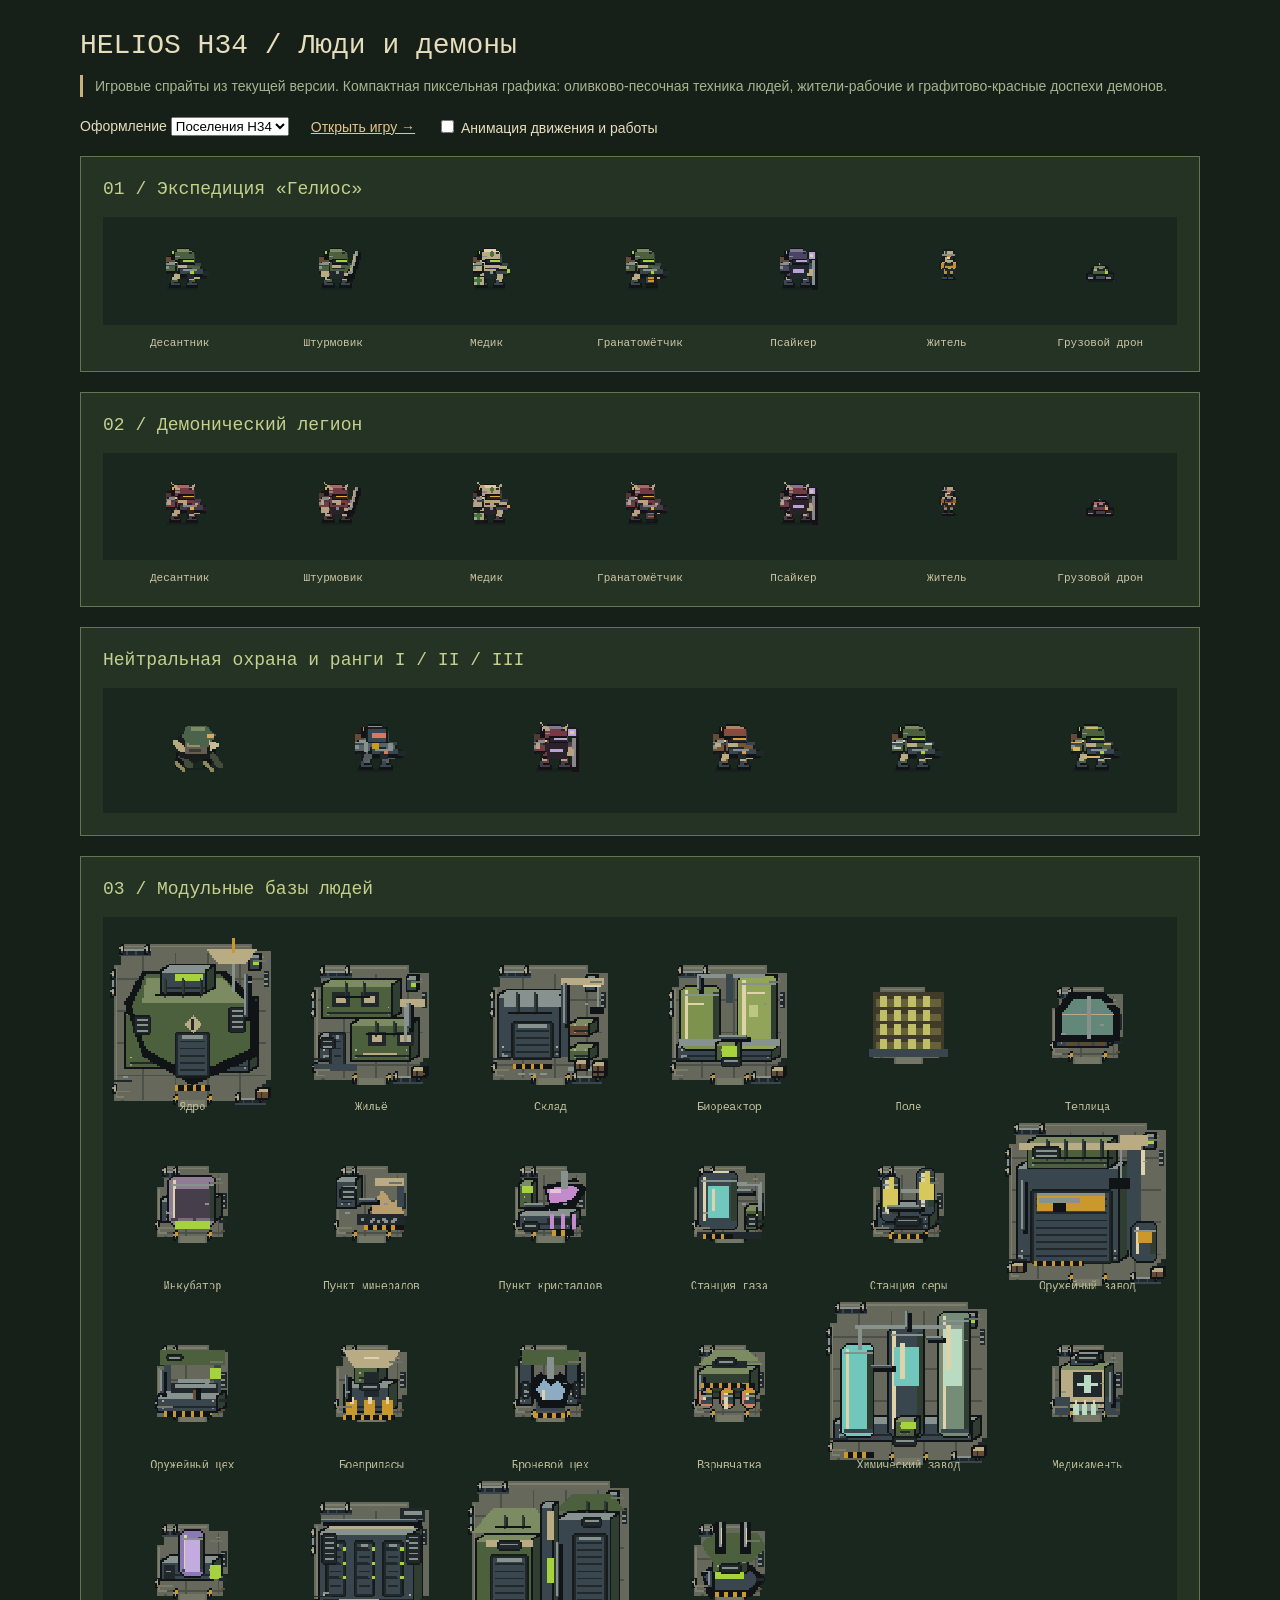
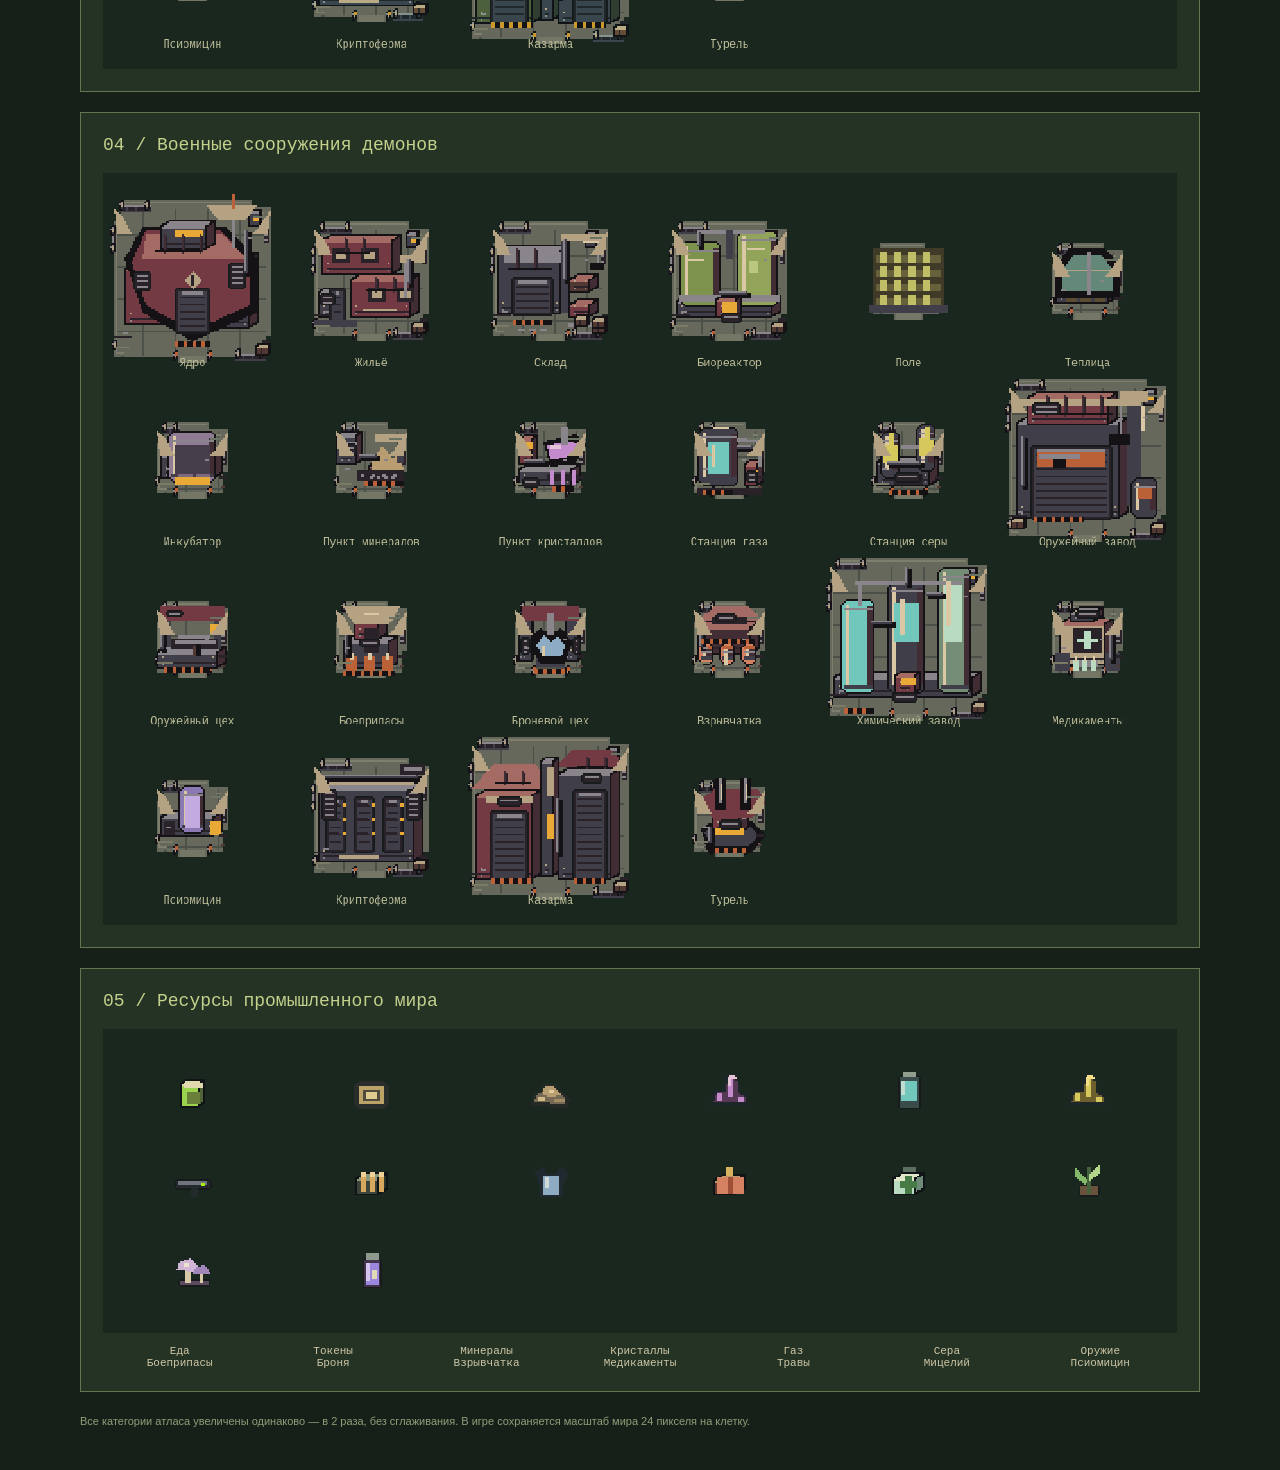
==== commit 892d5555: "HELIOS H34: share reactor workers, refine queues and add road waypoints" ====
--- a/art-preview.html
+++ b/art-preview.html
@@ -1,9 +1,9 @@
 <!doctype html>
-<html lang="ru"><head><meta charset="utf-8"><meta name="viewport" content="width=device-width,initial-scale=1"><title>HELIOS H33 · Лист оформления</title><link rel="icon" href="favicon.ico?v=helios-h33" sizes="16x16 32x32"><link rel="icon" type="image/svg+xml" href="favicon.svg?v=helios-h33" sizes="any"><style>
+<html lang="ru"><head><meta charset="utf-8"><meta name="viewport" content="width=device-width,initial-scale=1"><title>HELIOS H34 · Лист оформления</title><link rel="icon" href="favicon.ico?v=helios-h34" sizes="16x16 32x32"><link rel="icon" type="image/svg+xml" href="favicon.svg?v=helios-h34" sizes="any"><style>
 *{box-sizing:border-box}body{margin:0;background:#171f19;color:#e6ddbd;font:14px Arial,sans-serif;padding:30px}main{max-width:1120px;margin:auto}h1{font:28px monospace;margin:0 0 10px}h2{font:18px monospace;margin:0 0 18px;color:#c4d18d}p{color:#a8b38e;line-height:1.6}a{color:#e4c48a}.tools{display:flex;gap:22px;align-items:center;margin:20px 0}section{border:1px solid #63764f;background:#243324;padding:22px;margin:20px 0}canvas{width:100%;height:auto;image-rendering:pixelated;background:#1a271e;display:block}.labels{display:grid;grid-template-columns:repeat(7,1fr);text-align:center;font:11px monospace;color:#cec6a6;margin-top:12px}.legend{border-left:3px solid #c6b07c;padding-left:12px}.build-labels{grid-template-columns:repeat(6,1fr);gap:12px}small{font-size:11px;color:#8f9f79}input{accent-color:#c2d489}@media(max-width:700px){body{padding:14px}section{padding:12px}.labels{font-size:8px}h1{font-size:22px}}
 </style></head><body><main>
-<h1>HELIOS H33 / Люди и демоны</h1><p class="legend">Игровые спрайты из текущей версии. Компактная пиксельная графика: оливково-песочная техника людей, жители-рабочие и графитово-красные доспехи демонов.</p>
-<div class="tools"><label>Оформление <select id="art-style"><option value="refined">Поселения H33</option><option value="classic">Прежнее H9</option></select></label><a href="index.html">Открыть игру →</a><label><input id="animate" type="checkbox"> Анимация движения и работы</label></div>
+<h1>HELIOS H34 / Люди и демоны</h1><p class="legend">Игровые спрайты из текущей версии. Компактная пиксельная графика: оливково-песочная техника людей, жители-рабочие и графитово-красные доспехи демонов.</p>
+<div class="tools"><label>Оформление <select id="art-style"><option value="refined">Поселения H34</option><option value="classic">Прежнее H9</option></select></label><a href="index.html">Открыть игру →</a><label><input id="animate" type="checkbox"> Анимация движения и работы</label></div>
 <section><h2>01 / Экспедиция «Гелиос»</h2><canvas id="human-units" width="1400" height="140" aria-label="Юниты людей"></canvas><div class="labels"><span>Десантник</span><span>Штурмовик</span><span>Медик</span><span>Гранатомётчик</span><span>Псайкер</span><span>Житель</span><span>Грузовой дрон</span></div></section>
 <section><h2>02 / Демонический легион</h2><canvas id="demon-units" width="1400" height="140" aria-label="Юниты демонов"></canvas><div class="labels"><span>Десантник</span><span>Штурмовик</span><span>Медик</span><span>Гранатомётчик</span><span>Псайкер</span><span>Житель</span><span>Грузовой дрон</span></div></section>
 <section><h2>Нейтральная охрана и ранги I / II / III</h2><canvas id="neutral-units" width="1200" height="140" aria-label="Нейтральные враги и ветераны"></canvas></section>
@@ -11,7 +11,7 @@
 <section><h2>04 / Военные сооружения демонов</h2><canvas id="demon-buildings" width="1200" height="840" aria-label="Сооружения демонов"></canvas></section>
 <section><h2>05 / Ресурсы промышленного мира</h2><canvas id="deposits" width="1200" height="340" aria-label="Ресурсы"></canvas><div class="labels"><span>Еда</span><span>Токены</span><span>Минералы</span><span>Кристаллы</span><span>Газ</span><span>Сера</span><span>Оружие</span><span>Боеприпасы</span><span>Броня</span><span>Взрывчатка</span><span>Медикаменты</span><span>Травы</span><span>Мицелий</span><span>Псиомицин</span></div></section>
 <small>Все категории атласа увеличены одинаково — в 2 раза, без сглаживания. В игре сохраняется масштаб мира 24 пикселя на клетку.</small>
-</main><script src="art-legacy.js?v=helios-h33"></script><script src="art.js?v=helios-h33"></script><script>
+</main><script src="art-legacy.js?v=helios-h34"></script><script src="art.js?v=helios-h34"></script><script>
 const types=['soldier','assault','medic','grenadier','psyker','worker','drone'];
 const buildings=['base','house','warehouse','farm','field','greenhouse','incubator','ironmine','goldmine','gasstation','sulfurstation','factory','weaponshop','ammoshop','armorshop','explosiveshop','chemical','medicineshop','psishop','cryptofarm','barracks','tower'];
 const names=['Ядро','Жильё','Склад','Биореактор','Поле','Теплица','Инкубатор','Пункт минералов','Пункт кристаллов','Станция газа','Станция серы','Оружейный завод','Оружейный цех','Боеприпасы','Броневой цех','Взрывчатка','Химический завод','Медикаменты','Псиомицин','Криптоферма','Казарма','Турель'];
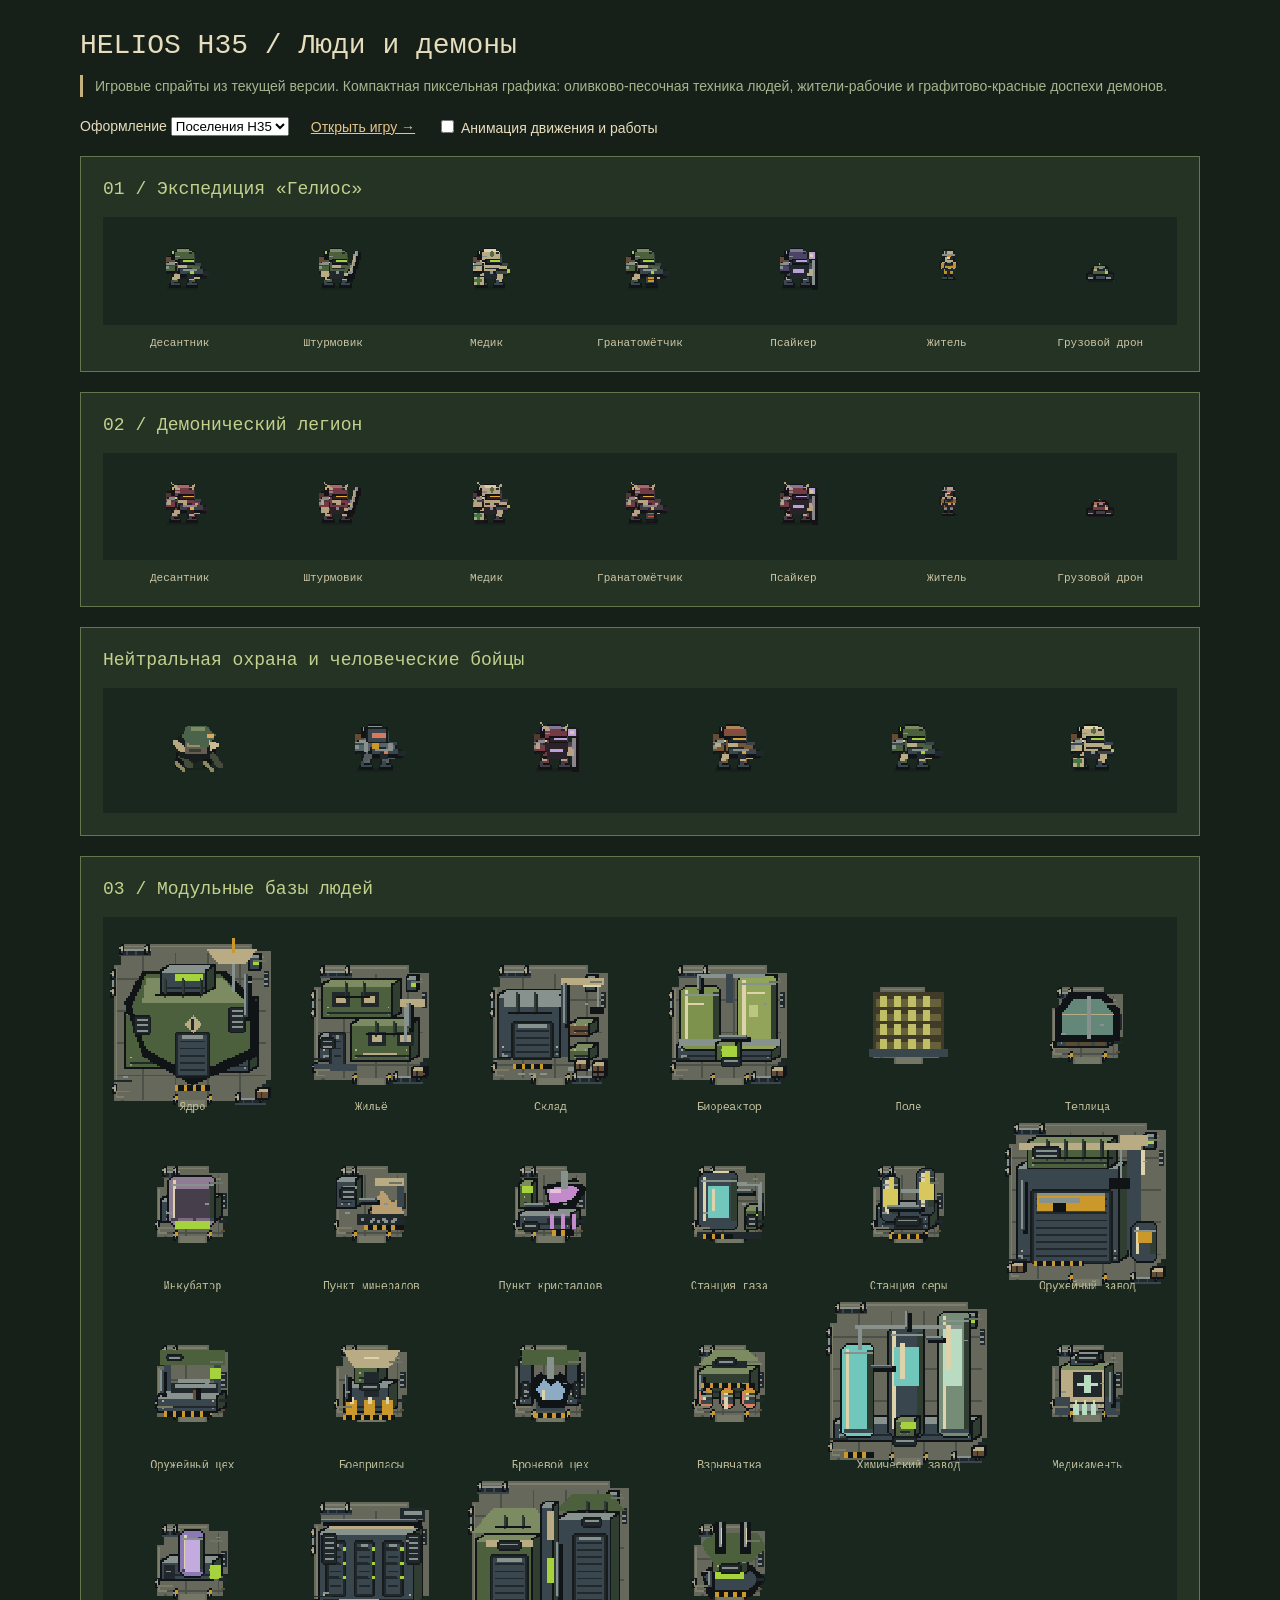
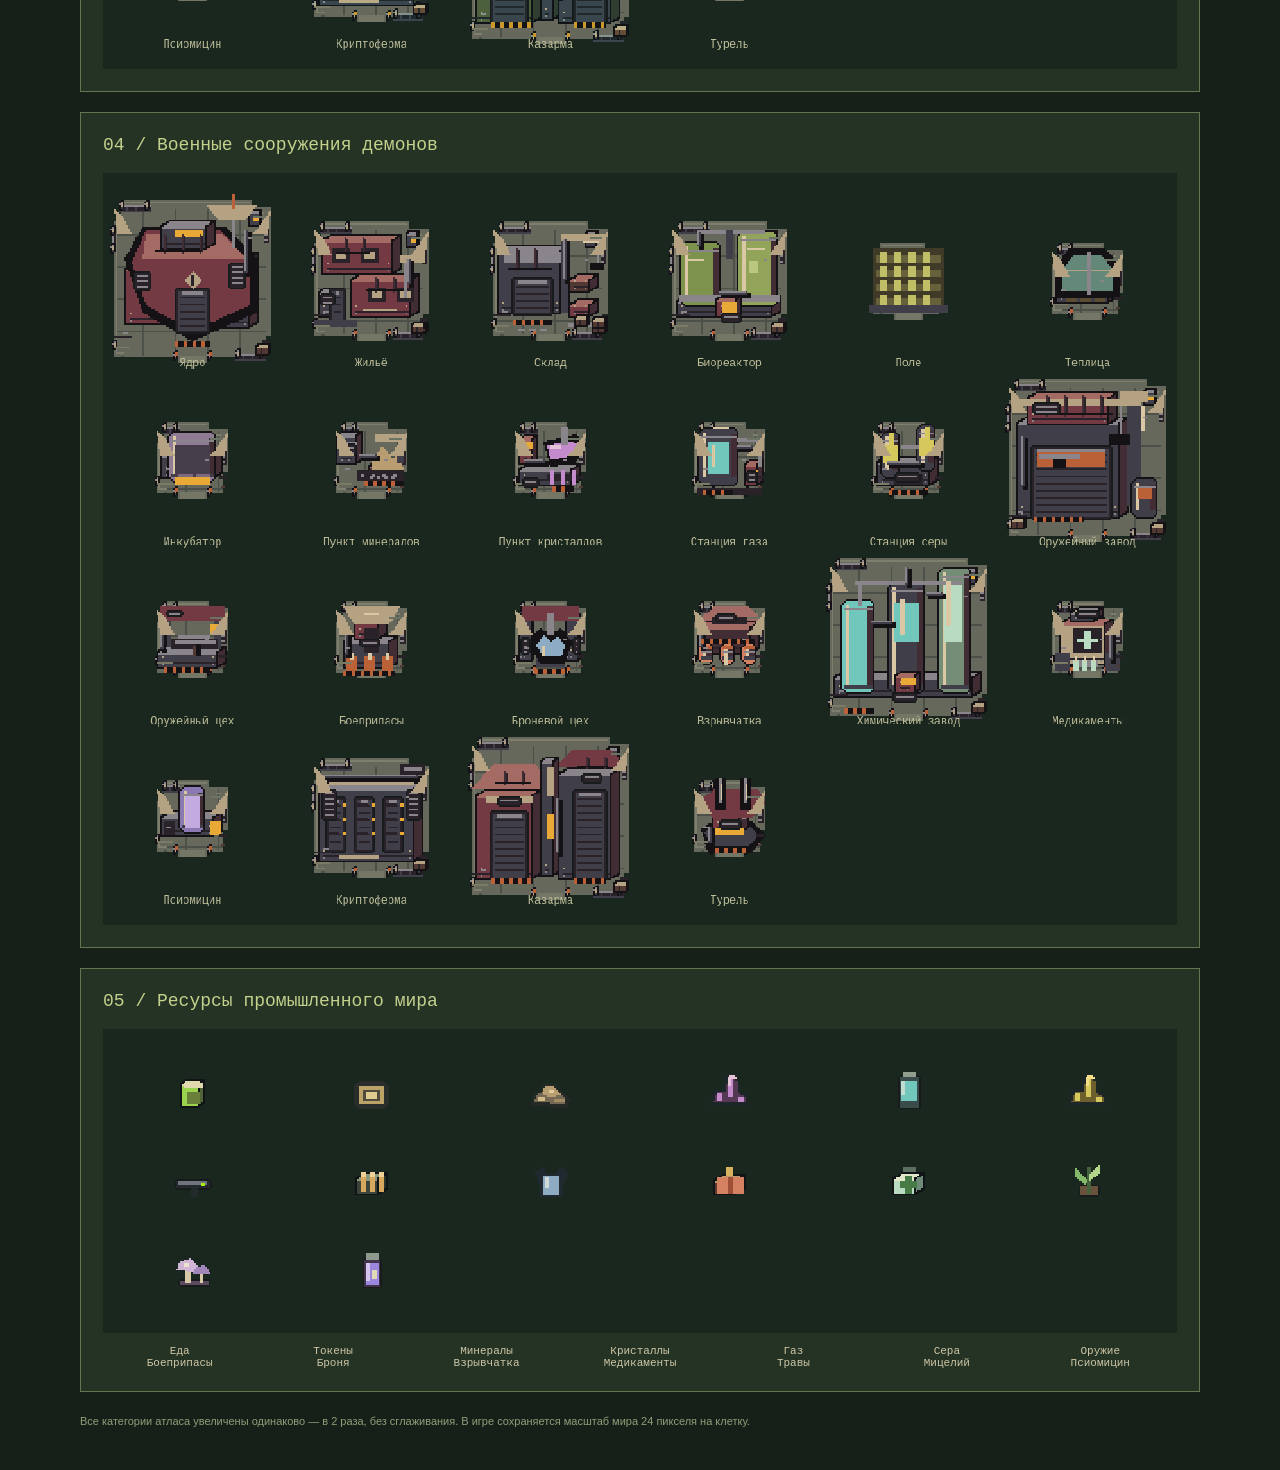
==== commit a881e2b7: "HELIOS H35: remove veterancy, support mass armies and rebalance scarce extraction" ====
--- a/art-preview.html
+++ b/art-preview.html
@@ -1,17 +1,17 @@
 <!doctype html>
-<html lang="ru"><head><meta charset="utf-8"><meta name="viewport" content="width=device-width,initial-scale=1"><title>HELIOS H34 · Лист оформления</title><link rel="icon" href="favicon.ico?v=helios-h34" sizes="16x16 32x32"><link rel="icon" type="image/svg+xml" href="favicon.svg?v=helios-h34" sizes="any"><style>
+<html lang="ru"><head><meta charset="utf-8"><meta name="viewport" content="width=device-width,initial-scale=1"><title>HELIOS H35 · Лист оформления</title><link rel="icon" href="favicon.ico?v=helios-h35" sizes="16x16 32x32"><link rel="icon" type="image/svg+xml" href="favicon.svg?v=helios-h35" sizes="any"><style>
 *{box-sizing:border-box}body{margin:0;background:#171f19;color:#e6ddbd;font:14px Arial,sans-serif;padding:30px}main{max-width:1120px;margin:auto}h1{font:28px monospace;margin:0 0 10px}h2{font:18px monospace;margin:0 0 18px;color:#c4d18d}p{color:#a8b38e;line-height:1.6}a{color:#e4c48a}.tools{display:flex;gap:22px;align-items:center;margin:20px 0}section{border:1px solid #63764f;background:#243324;padding:22px;margin:20px 0}canvas{width:100%;height:auto;image-rendering:pixelated;background:#1a271e;display:block}.labels{display:grid;grid-template-columns:repeat(7,1fr);text-align:center;font:11px monospace;color:#cec6a6;margin-top:12px}.legend{border-left:3px solid #c6b07c;padding-left:12px}.build-labels{grid-template-columns:repeat(6,1fr);gap:12px}small{font-size:11px;color:#8f9f79}input{accent-color:#c2d489}@media(max-width:700px){body{padding:14px}section{padding:12px}.labels{font-size:8px}h1{font-size:22px}}
 </style></head><body><main>
-<h1>HELIOS H34 / Люди и демоны</h1><p class="legend">Игровые спрайты из текущей версии. Компактная пиксельная графика: оливково-песочная техника людей, жители-рабочие и графитово-красные доспехи демонов.</p>
-<div class="tools"><label>Оформление <select id="art-style"><option value="refined">Поселения H34</option><option value="classic">Прежнее H9</option></select></label><a href="index.html">Открыть игру →</a><label><input id="animate" type="checkbox"> Анимация движения и работы</label></div>
+<h1>HELIOS H35 / Люди и демоны</h1><p class="legend">Игровые спрайты из текущей версии. Компактная пиксельная графика: оливково-песочная техника людей, жители-рабочие и графитово-красные доспехи демонов.</p>
+<div class="tools"><label>Оформление <select id="art-style"><option value="refined">Поселения H35</option><option value="classic">Прежнее H9</option></select></label><a href="index.html">Открыть игру →</a><label><input id="animate" type="checkbox"> Анимация движения и работы</label></div>
 <section><h2>01 / Экспедиция «Гелиос»</h2><canvas id="human-units" width="1400" height="140" aria-label="Юниты людей"></canvas><div class="labels"><span>Десантник</span><span>Штурмовик</span><span>Медик</span><span>Гранатомётчик</span><span>Псайкер</span><span>Житель</span><span>Грузовой дрон</span></div></section>
 <section><h2>02 / Демонический легион</h2><canvas id="demon-units" width="1400" height="140" aria-label="Юниты демонов"></canvas><div class="labels"><span>Десантник</span><span>Штурмовик</span><span>Медик</span><span>Гранатомётчик</span><span>Псайкер</span><span>Житель</span><span>Грузовой дрон</span></div></section>
-<section><h2>Нейтральная охрана и ранги I / II / III</h2><canvas id="neutral-units" width="1200" height="140" aria-label="Нейтральные враги и ветераны"></canvas></section>
+<section><h2>Нейтральная охрана и человеческие бойцы</h2><canvas id="neutral-units" width="1200" height="140" aria-label="Нейтральные враги и бойцы"></canvas></section>
 <section><h2>03 / Модульные базы людей</h2><canvas id="human-buildings" width="1200" height="840" aria-label="Сооружения людей"></canvas></section>
 <section><h2>04 / Военные сооружения демонов</h2><canvas id="demon-buildings" width="1200" height="840" aria-label="Сооружения демонов"></canvas></section>
 <section><h2>05 / Ресурсы промышленного мира</h2><canvas id="deposits" width="1200" height="340" aria-label="Ресурсы"></canvas><div class="labels"><span>Еда</span><span>Токены</span><span>Минералы</span><span>Кристаллы</span><span>Газ</span><span>Сера</span><span>Оружие</span><span>Боеприпасы</span><span>Броня</span><span>Взрывчатка</span><span>Медикаменты</span><span>Травы</span><span>Мицелий</span><span>Псиомицин</span></div></section>
 <small>Все категории атласа увеличены одинаково — в 2 раза, без сглаживания. В игре сохраняется масштаб мира 24 пикселя на клетку.</small>
-</main><script src="art-legacy.js?v=helios-h34"></script><script src="art.js?v=helios-h34"></script><script>
+</main><script src="art-legacy.js?v=helios-h35"></script><script src="art.js?v=helios-h35"></script><script>
 const types=['soldier','assault','medic','grenadier','psyker','worker','drone'];
 const buildings=['base','house','warehouse','farm','field','greenhouse','incubator','ironmine','goldmine','gasstation','sulfurstation','factory','weaponshop','ammoshop','armorshop','explosiveshop','chemical','medicineshop','psishop','cryptofarm','barracks','tower'];
 const names=['Ядро','Жильё','Склад','Биореактор','Поле','Теплица','Инкубатор','Пункт минералов','Пункт кристаллов','Станция газа','Станция серы','Оружейный завод','Оружейный цех','Боеприпасы','Броневой цех','Взрывчатка','Химический завод','Медикаменты','Псиомицин','Криптоферма','Казарма','Турель'];
@@ -20,7 +20,7 @@
  for(const [i,type]of types.entries())RTSArt.unit(c,{type,team,id:i,walkDistance:time*.9,moving:time>0,facingX:1},50+i*100,40,time,{working:time>0});c.restore();
  const b=document.querySelector('#'+prefix+'-buildings'),d=b.getContext('2d');d.imageSmoothingEnabled=false;d.clearRect(0,0,b.width,b.height);d.save();d.scale(2,2);
  for(const [i,type]of buildings.entries()){const x=50+i%6*100,y=60+Math.floor(i/6)*100;RTSArt.building(d,{type,team,size:({base:4,house:3,warehouse:3,farm:3,factory:4,chemical:4,cryptofarm:3,barracks:4}[type]||2),crop:4},x,y,time,{occupants:2,operating:time>0});d.fillStyle='#bebd99';d.font='6px monospace';d.textAlign='center';d.fillText(names[i],x,y+48);}d.restore();}
- const n=document.querySelector('#neutral-units'),nc=n.getContext('2d');nc.clearRect(0,0,n.width,n.height);nc.save();nc.scale(2,2);for(const [i,type]of ['xeno','robot','demon','pirate','soldier','soldier'].entries())RTSArt.unit(nc,{type,team:i<4?2:0,rank:i===4?2:i===5?3:1,moving:time>0,walkDistance:time,facingX:1},50+i*100,40,time);nc.restore();
+ const n=document.querySelector('#neutral-units'),nc=n.getContext('2d');nc.clearRect(0,0,n.width,n.height);nc.save();nc.scale(2,2);for(const [i,type]of ['xeno','robot','demon','pirate','soldier','medic'].entries())RTSArt.unit(nc,{type,team:i<4?2:0,moving:time>0,walkDistance:time,facingX:1},50+i*100,40,time);nc.restore();
  const a=document.querySelector('#deposits'),c=a.getContext('2d');c.clearRect(0,0,a.width,a.height);c.save();c.scale(2,2);for(const [i,resource]of Object.keys(RTSArt.resources).entries())RTSArt.deposit(c,{resource,amount:1},50+i%6*100,36+Math.floor(i/6)*50);c.restore();}
 document.querySelector('#art-style').onchange=e=>RTSArt.setStyle(e.target.value);let start=null;function frame(now){if(document.querySelector('#animate').checked){if(start===null)start=now;draw((now-start)/1000);}else{start=null;draw(0);}requestAnimationFrame(frame);}requestAnimationFrame(frame);
 </script></body></html>
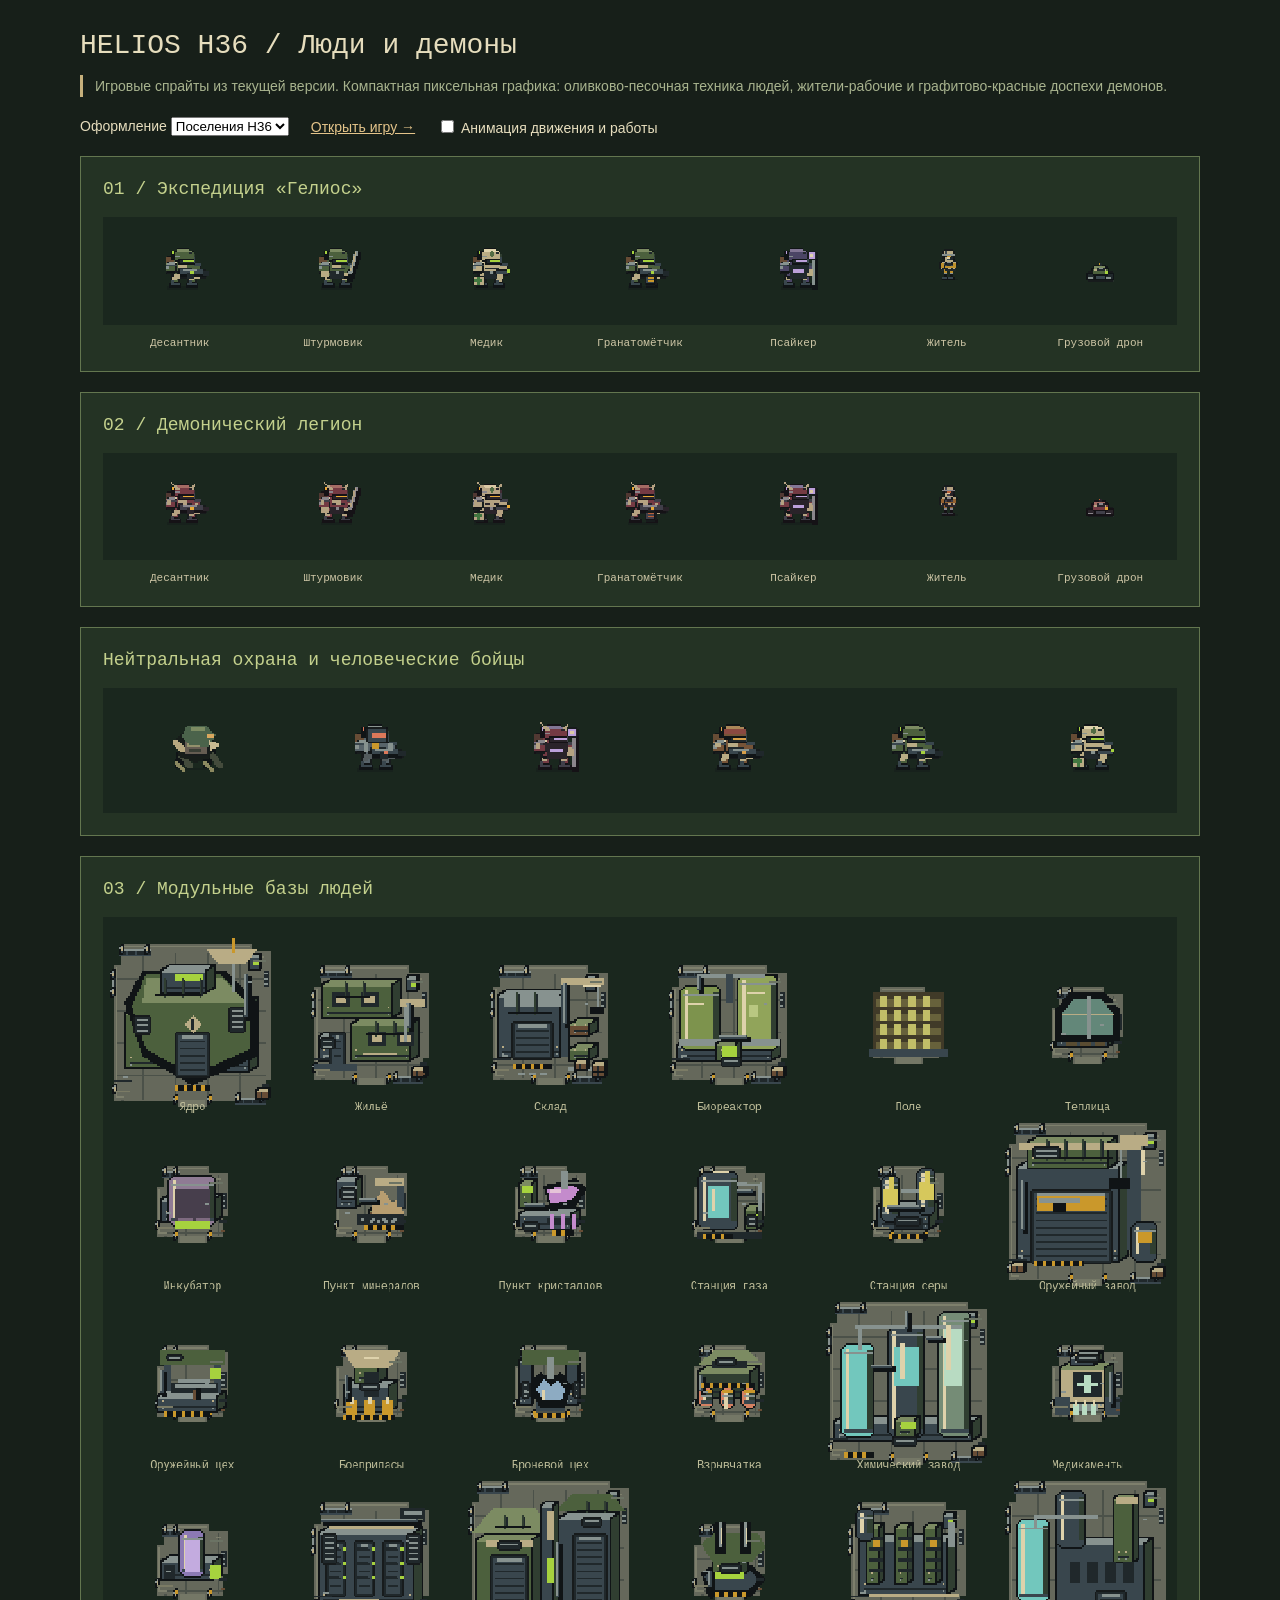
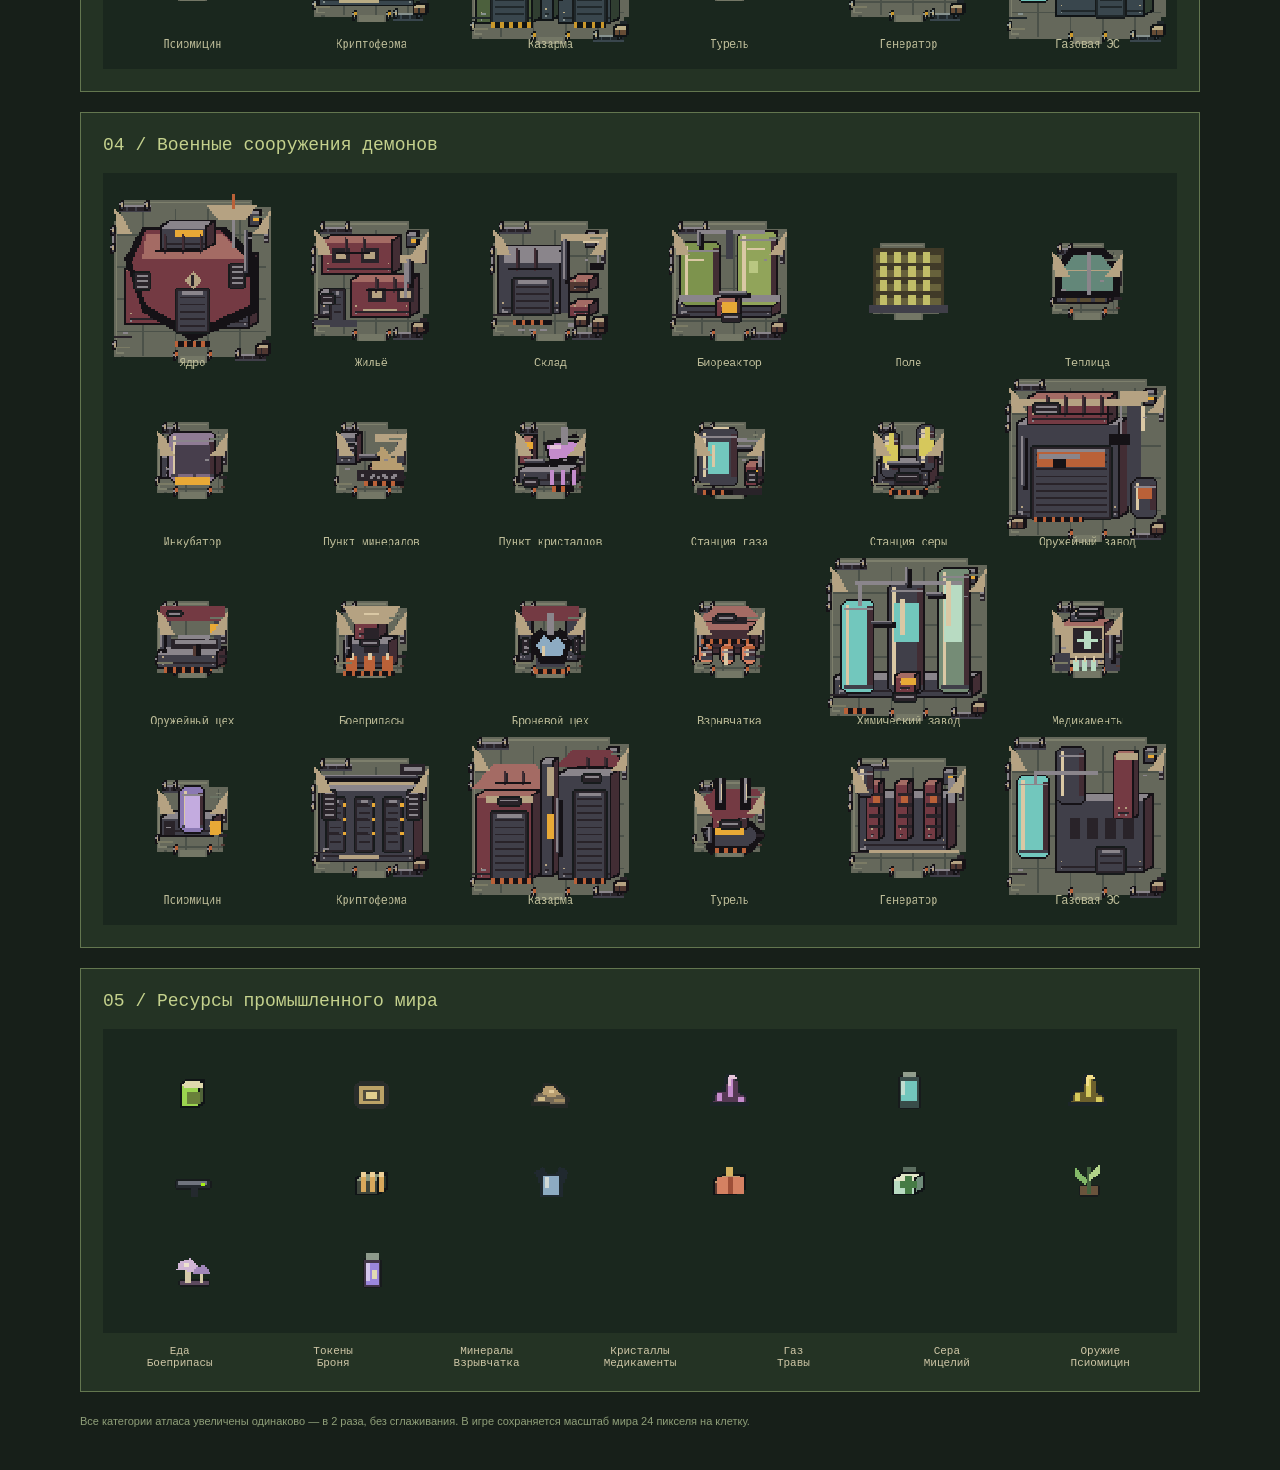
==== commit a29d8ccd: "HELIOS H36: add planetary power grids, generators and physical gas fuel" ====
--- a/art-preview.html
+++ b/art-preview.html
@@ -1,9 +1,9 @@
 <!doctype html>
-<html lang="ru"><head><meta charset="utf-8"><meta name="viewport" content="width=device-width,initial-scale=1"><title>HELIOS H35 · Лист оформления</title><link rel="icon" href="favicon.ico?v=helios-h35" sizes="16x16 32x32"><link rel="icon" type="image/svg+xml" href="favicon.svg?v=helios-h35" sizes="any"><style>
+<html lang="ru"><head><meta charset="utf-8"><meta name="viewport" content="width=device-width,initial-scale=1"><title>HELIOS H36 · Лист оформления</title><link rel="icon" href="favicon.ico?v=helios-h36" sizes="16x16 32x32"><link rel="icon" type="image/svg+xml" href="favicon.svg?v=helios-h36" sizes="any"><style>
 *{box-sizing:border-box}body{margin:0;background:#171f19;color:#e6ddbd;font:14px Arial,sans-serif;padding:30px}main{max-width:1120px;margin:auto}h1{font:28px monospace;margin:0 0 10px}h2{font:18px monospace;margin:0 0 18px;color:#c4d18d}p{color:#a8b38e;line-height:1.6}a{color:#e4c48a}.tools{display:flex;gap:22px;align-items:center;margin:20px 0}section{border:1px solid #63764f;background:#243324;padding:22px;margin:20px 0}canvas{width:100%;height:auto;image-rendering:pixelated;background:#1a271e;display:block}.labels{display:grid;grid-template-columns:repeat(7,1fr);text-align:center;font:11px monospace;color:#cec6a6;margin-top:12px}.legend{border-left:3px solid #c6b07c;padding-left:12px}.build-labels{grid-template-columns:repeat(6,1fr);gap:12px}small{font-size:11px;color:#8f9f79}input{accent-color:#c2d489}@media(max-width:700px){body{padding:14px}section{padding:12px}.labels{font-size:8px}h1{font-size:22px}}
 </style></head><body><main>
-<h1>HELIOS H35 / Люди и демоны</h1><p class="legend">Игровые спрайты из текущей версии. Компактная пиксельная графика: оливково-песочная техника людей, жители-рабочие и графитово-красные доспехи демонов.</p>
-<div class="tools"><label>Оформление <select id="art-style"><option value="refined">Поселения H35</option><option value="classic">Прежнее H9</option></select></label><a href="index.html">Открыть игру →</a><label><input id="animate" type="checkbox"> Анимация движения и работы</label></div>
+<h1>HELIOS H36 / Люди и демоны</h1><p class="legend">Игровые спрайты из текущей версии. Компактная пиксельная графика: оливково-песочная техника людей, жители-рабочие и графитово-красные доспехи демонов.</p>
+<div class="tools"><label>Оформление <select id="art-style"><option value="refined">Поселения H36</option><option value="classic">Прежнее H9</option></select></label><a href="index.html">Открыть игру →</a><label><input id="animate" type="checkbox"> Анимация движения и работы</label></div>
 <section><h2>01 / Экспедиция «Гелиос»</h2><canvas id="human-units" width="1400" height="140" aria-label="Юниты людей"></canvas><div class="labels"><span>Десантник</span><span>Штурмовик</span><span>Медик</span><span>Гранатомётчик</span><span>Псайкер</span><span>Житель</span><span>Грузовой дрон</span></div></section>
 <section><h2>02 / Демонический легион</h2><canvas id="demon-units" width="1400" height="140" aria-label="Юниты демонов"></canvas><div class="labels"><span>Десантник</span><span>Штурмовик</span><span>Медик</span><span>Гранатомётчик</span><span>Псайкер</span><span>Житель</span><span>Грузовой дрон</span></div></section>
 <section><h2>Нейтральная охрана и человеческие бойцы</h2><canvas id="neutral-units" width="1200" height="140" aria-label="Нейтральные враги и бойцы"></canvas></section>
@@ -11,15 +11,15 @@
 <section><h2>04 / Военные сооружения демонов</h2><canvas id="demon-buildings" width="1200" height="840" aria-label="Сооружения демонов"></canvas></section>
 <section><h2>05 / Ресурсы промышленного мира</h2><canvas id="deposits" width="1200" height="340" aria-label="Ресурсы"></canvas><div class="labels"><span>Еда</span><span>Токены</span><span>Минералы</span><span>Кристаллы</span><span>Газ</span><span>Сера</span><span>Оружие</span><span>Боеприпасы</span><span>Броня</span><span>Взрывчатка</span><span>Медикаменты</span><span>Травы</span><span>Мицелий</span><span>Псиомицин</span></div></section>
 <small>Все категории атласа увеличены одинаково — в 2 раза, без сглаживания. В игре сохраняется масштаб мира 24 пикселя на клетку.</small>
-</main><script src="art-legacy.js?v=helios-h35"></script><script src="art.js?v=helios-h35"></script><script>
+</main><script src="art-legacy.js?v=helios-h36"></script><script src="art.js?v=helios-h36"></script><script>
 const types=['soldier','assault','medic','grenadier','psyker','worker','drone'];
-const buildings=['base','house','warehouse','farm','field','greenhouse','incubator','ironmine','goldmine','gasstation','sulfurstation','factory','weaponshop','ammoshop','armorshop','explosiveshop','chemical','medicineshop','psishop','cryptofarm','barracks','tower'];
-const names=['Ядро','Жильё','Склад','Биореактор','Поле','Теплица','Инкубатор','Пункт минералов','Пункт кристаллов','Станция газа','Станция серы','Оружейный завод','Оружейный цех','Боеприпасы','Броневой цех','Взрывчатка','Химический завод','Медикаменты','Псиомицин','Криптоферма','Казарма','Турель'];
+const buildings=['base','house','warehouse','farm','field','greenhouse','incubator','ironmine','goldmine','gasstation','sulfurstation','factory','weaponshop','ammoshop','armorshop','explosiveshop','chemical','medicineshop','psishop','cryptofarm','barracks','tower','generator','gasplant'];
+const names=['Ядро','Жильё','Склад','Биореактор','Поле','Теплица','Инкубатор','Пункт минералов','Пункт кристаллов','Станция газа','Станция серы','Оружейный завод','Оружейный цех','Боеприпасы','Броневой цех','Взрывчатка','Химический завод','Медикаменты','Псиомицин','Криптоферма','Казарма','Турель','Генератор','Газовая ЭС'];
 function draw(time){for(const [team,prefix]of [[0,'human'],[1,'demon']]){
  const a=document.querySelector('#'+prefix+'-units'),c=a.getContext('2d');c.imageSmoothingEnabled=false;c.clearRect(0,0,a.width,a.height);c.save();c.scale(2,2);
  for(const [i,type]of types.entries())RTSArt.unit(c,{type,team,id:i,walkDistance:time*.9,moving:time>0,facingX:1},50+i*100,40,time,{working:time>0});c.restore();
  const b=document.querySelector('#'+prefix+'-buildings'),d=b.getContext('2d');d.imageSmoothingEnabled=false;d.clearRect(0,0,b.width,b.height);d.save();d.scale(2,2);
- for(const [i,type]of buildings.entries()){const x=50+i%6*100,y=60+Math.floor(i/6)*100;RTSArt.building(d,{type,team,size:({base:4,house:3,warehouse:3,farm:3,factory:4,chemical:4,cryptofarm:3,barracks:4}[type]||2),crop:4},x,y,time,{occupants:2,operating:time>0});d.fillStyle='#bebd99';d.font='6px monospace';d.textAlign='center';d.fillText(names[i],x,y+48);}d.restore();}
+ for(const [i,type]of buildings.entries()){const x=50+i%6*100,y=60+Math.floor(i/6)*100;RTSArt.building(d,{type,team,size:({base:4,house:3,warehouse:3,farm:3,factory:4,chemical:4,cryptofarm:3,generator:3,gasplant:4,barracks:4}[type]||2),crop:4},x,y,time,{occupants:2,operating:time>0});d.fillStyle='#bebd99';d.font='6px monospace';d.textAlign='center';d.fillText(names[i],x,y+48);}d.restore();}
  const n=document.querySelector('#neutral-units'),nc=n.getContext('2d');nc.clearRect(0,0,n.width,n.height);nc.save();nc.scale(2,2);for(const [i,type]of ['xeno','robot','demon','pirate','soldier','medic'].entries())RTSArt.unit(nc,{type,team:i<4?2:0,moving:time>0,walkDistance:time,facingX:1},50+i*100,40,time);nc.restore();
  const a=document.querySelector('#deposits'),c=a.getContext('2d');c.clearRect(0,0,a.width,a.height);c.save();c.scale(2,2);for(const [i,resource]of Object.keys(RTSArt.resources).entries())RTSArt.deposit(c,{resource,amount:1},50+i%6*100,36+Math.floor(i/6)*50);c.restore();}
 document.querySelector('#art-style').onchange=e=>RTSArt.setStyle(e.target.value);let start=null;function frame(now){if(document.querySelector('#animate').checked){if(start===null)start=now;draw((now-start)/1000);}else{start=null;draw(0);}requestAnimationFrame(frame);}requestAnimationFrame(frame);
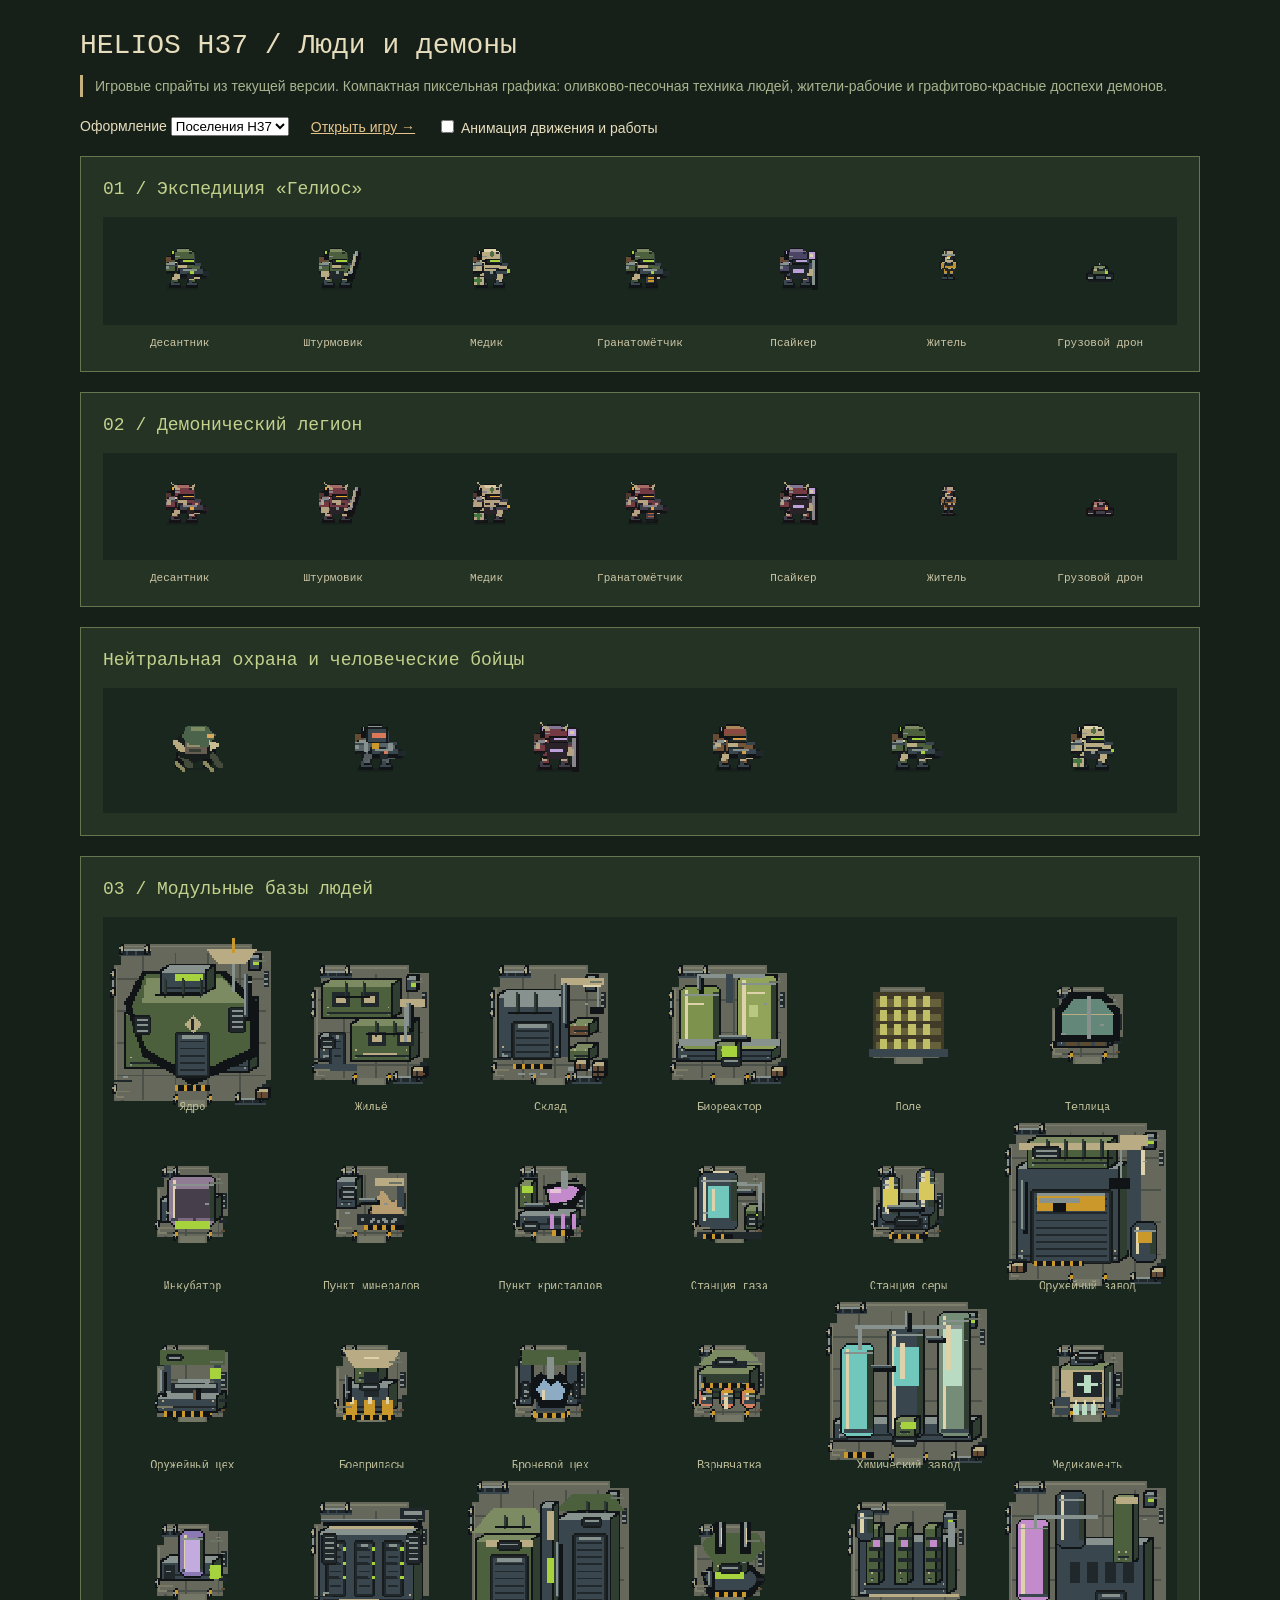
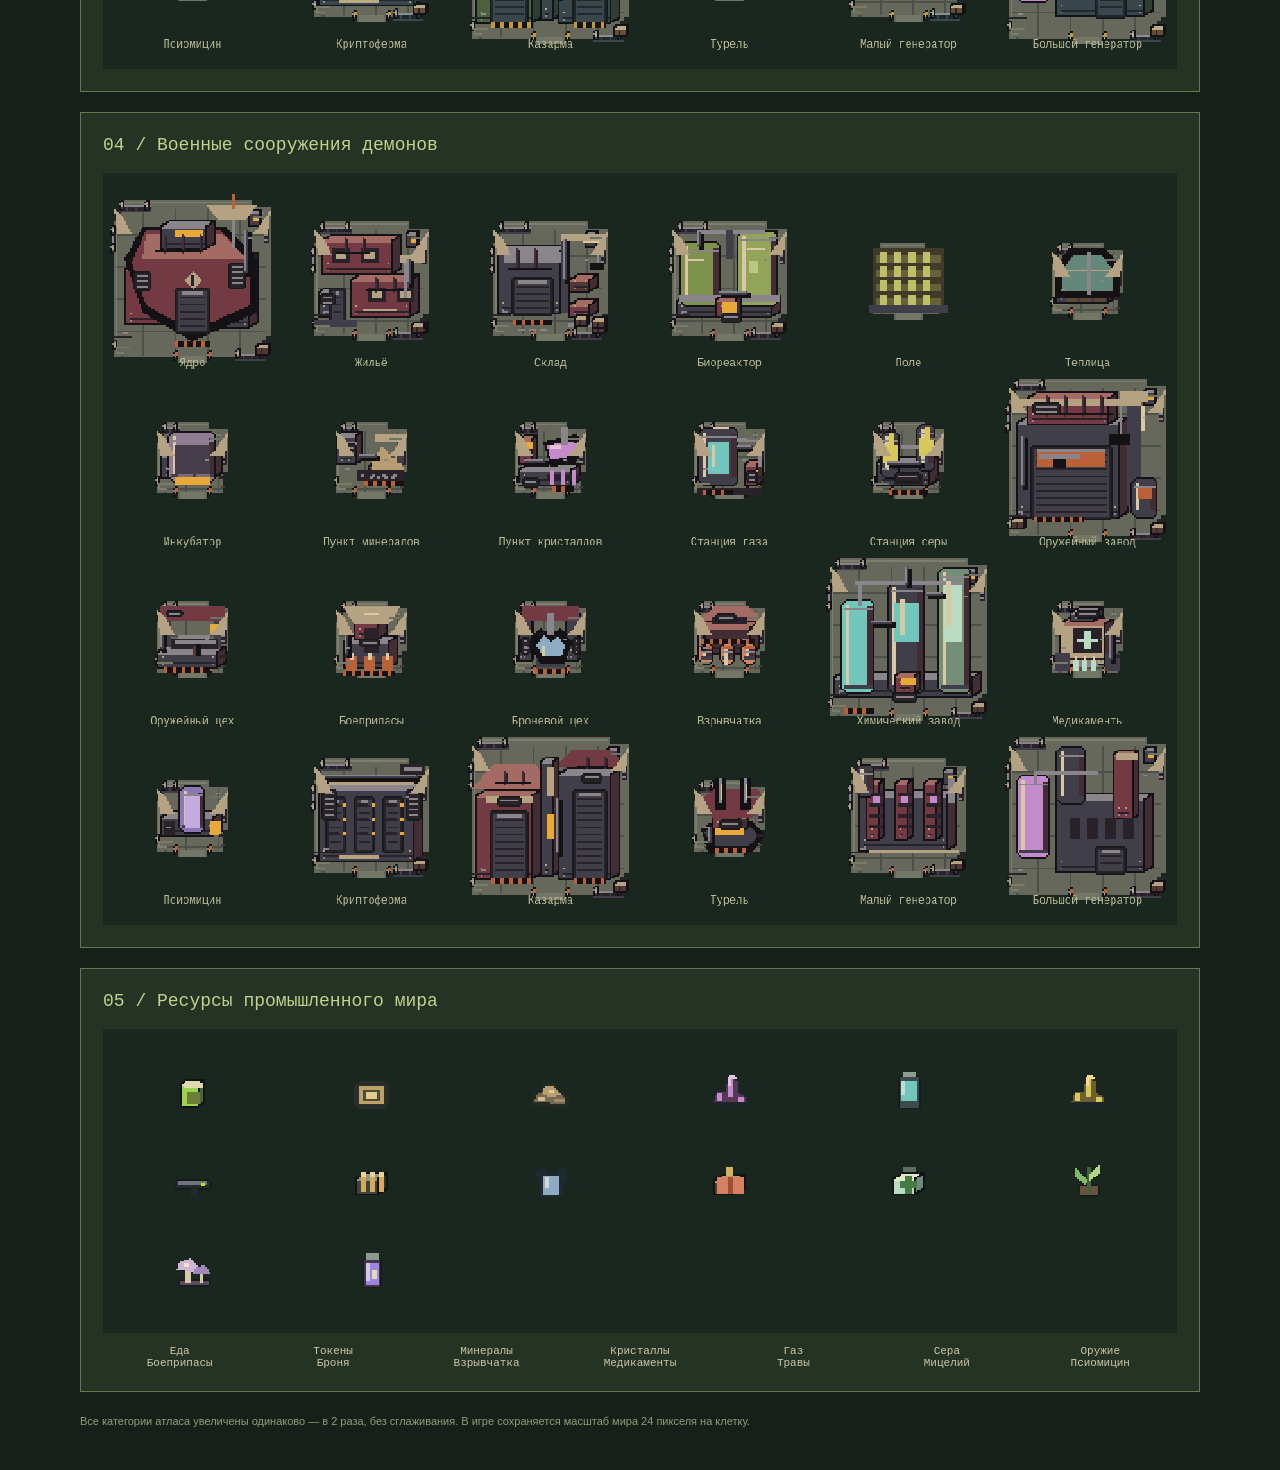
==== commit f21fe22b: "HELIOS H37: improve dense placement and access, staff shortcuts and crystal reactors" ====
--- a/art-preview.html
+++ b/art-preview.html
@@ -1,9 +1,9 @@
 <!doctype html>
-<html lang="ru"><head><meta charset="utf-8"><meta name="viewport" content="width=device-width,initial-scale=1"><title>HELIOS H36 · Лист оформления</title><link rel="icon" href="favicon.ico?v=helios-h36" sizes="16x16 32x32"><link rel="icon" type="image/svg+xml" href="favicon.svg?v=helios-h36" sizes="any"><style>
+<html lang="ru"><head><meta charset="utf-8"><meta name="viewport" content="width=device-width,initial-scale=1"><title>HELIOS H37 · Лист оформления</title><link rel="icon" href="favicon.ico?v=helios-h37" sizes="16x16 32x32"><link rel="icon" type="image/svg+xml" href="favicon.svg?v=helios-h37" sizes="any"><style>
 *{box-sizing:border-box}body{margin:0;background:#171f19;color:#e6ddbd;font:14px Arial,sans-serif;padding:30px}main{max-width:1120px;margin:auto}h1{font:28px monospace;margin:0 0 10px}h2{font:18px monospace;margin:0 0 18px;color:#c4d18d}p{color:#a8b38e;line-height:1.6}a{color:#e4c48a}.tools{display:flex;gap:22px;align-items:center;margin:20px 0}section{border:1px solid #63764f;background:#243324;padding:22px;margin:20px 0}canvas{width:100%;height:auto;image-rendering:pixelated;background:#1a271e;display:block}.labels{display:grid;grid-template-columns:repeat(7,1fr);text-align:center;font:11px monospace;color:#cec6a6;margin-top:12px}.legend{border-left:3px solid #c6b07c;padding-left:12px}.build-labels{grid-template-columns:repeat(6,1fr);gap:12px}small{font-size:11px;color:#8f9f79}input{accent-color:#c2d489}@media(max-width:700px){body{padding:14px}section{padding:12px}.labels{font-size:8px}h1{font-size:22px}}
 </style></head><body><main>
-<h1>HELIOS H36 / Люди и демоны</h1><p class="legend">Игровые спрайты из текущей версии. Компактная пиксельная графика: оливково-песочная техника людей, жители-рабочие и графитово-красные доспехи демонов.</p>
-<div class="tools"><label>Оформление <select id="art-style"><option value="refined">Поселения H36</option><option value="classic">Прежнее H9</option></select></label><a href="index.html">Открыть игру →</a><label><input id="animate" type="checkbox"> Анимация движения и работы</label></div>
+<h1>HELIOS H37 / Люди и демоны</h1><p class="legend">Игровые спрайты из текущей версии. Компактная пиксельная графика: оливково-песочная техника людей, жители-рабочие и графитово-красные доспехи демонов.</p>
+<div class="tools"><label>Оформление <select id="art-style"><option value="refined">Поселения H37</option><option value="classic">Прежнее H9</option></select></label><a href="index.html">Открыть игру →</a><label><input id="animate" type="checkbox"> Анимация движения и работы</label></div>
 <section><h2>01 / Экспедиция «Гелиос»</h2><canvas id="human-units" width="1400" height="140" aria-label="Юниты людей"></canvas><div class="labels"><span>Десантник</span><span>Штурмовик</span><span>Медик</span><span>Гранатомётчик</span><span>Псайкер</span><span>Житель</span><span>Грузовой дрон</span></div></section>
 <section><h2>02 / Демонический легион</h2><canvas id="demon-units" width="1400" height="140" aria-label="Юниты демонов"></canvas><div class="labels"><span>Десантник</span><span>Штурмовик</span><span>Медик</span><span>Гранатомётчик</span><span>Псайкер</span><span>Житель</span><span>Грузовой дрон</span></div></section>
 <section><h2>Нейтральная охрана и человеческие бойцы</h2><canvas id="neutral-units" width="1200" height="140" aria-label="Нейтральные враги и бойцы"></canvas></section>
@@ -11,15 +11,15 @@
 <section><h2>04 / Военные сооружения демонов</h2><canvas id="demon-buildings" width="1200" height="840" aria-label="Сооружения демонов"></canvas></section>
 <section><h2>05 / Ресурсы промышленного мира</h2><canvas id="deposits" width="1200" height="340" aria-label="Ресурсы"></canvas><div class="labels"><span>Еда</span><span>Токены</span><span>Минералы</span><span>Кристаллы</span><span>Газ</span><span>Сера</span><span>Оружие</span><span>Боеприпасы</span><span>Броня</span><span>Взрывчатка</span><span>Медикаменты</span><span>Травы</span><span>Мицелий</span><span>Псиомицин</span></div></section>
 <small>Все категории атласа увеличены одинаково — в 2 раза, без сглаживания. В игре сохраняется масштаб мира 24 пикселя на клетку.</small>
-</main><script src="art-legacy.js?v=helios-h36"></script><script src="art.js?v=helios-h36"></script><script>
+</main><script src="art-legacy.js?v=helios-h37"></script><script src="art.js?v=helios-h37"></script><script>
 const types=['soldier','assault','medic','grenadier','psyker','worker','drone'];
-const buildings=['base','house','warehouse','farm','field','greenhouse','incubator','ironmine','goldmine','gasstation','sulfurstation','factory','weaponshop','ammoshop','armorshop','explosiveshop','chemical','medicineshop','psishop','cryptofarm','barracks','tower','generator','gasplant'];
-const names=['Ядро','Жильё','Склад','Биореактор','Поле','Теплица','Инкубатор','Пункт минералов','Пункт кристаллов','Станция газа','Станция серы','Оружейный завод','Оружейный цех','Боеприпасы','Броневой цех','Взрывчатка','Химический завод','Медикаменты','Псиомицин','Криптоферма','Казарма','Турель','Генератор','Газовая ЭС'];
+const buildings=['base','house','warehouse','farm','field','greenhouse','incubator','ironmine','goldmine','gasstation','sulfurstation','factory','weaponshop','ammoshop','armorshop','explosiveshop','chemical','medicineshop','psishop','cryptofarm','barracks','tower','generator','largegenerator'];
+const names=['Ядро','Жильё','Склад','Биореактор','Поле','Теплица','Инкубатор','Пункт минералов','Пункт кристаллов','Станция газа','Станция серы','Оружейный завод','Оружейный цех','Боеприпасы','Броневой цех','Взрывчатка','Химический завод','Медикаменты','Псиомицин','Криптоферма','Казарма','Турель','Малый генератор','Большой генератор'];
 function draw(time){for(const [team,prefix]of [[0,'human'],[1,'demon']]){
  const a=document.querySelector('#'+prefix+'-units'),c=a.getContext('2d');c.imageSmoothingEnabled=false;c.clearRect(0,0,a.width,a.height);c.save();c.scale(2,2);
  for(const [i,type]of types.entries())RTSArt.unit(c,{type,team,id:i,walkDistance:time*.9,moving:time>0,facingX:1},50+i*100,40,time,{working:time>0});c.restore();
  const b=document.querySelector('#'+prefix+'-buildings'),d=b.getContext('2d');d.imageSmoothingEnabled=false;d.clearRect(0,0,b.width,b.height);d.save();d.scale(2,2);
- for(const [i,type]of buildings.entries()){const x=50+i%6*100,y=60+Math.floor(i/6)*100;RTSArt.building(d,{type,team,size:({base:4,house:3,warehouse:3,farm:3,factory:4,chemical:4,cryptofarm:3,generator:3,gasplant:4,barracks:4}[type]||2),crop:4},x,y,time,{occupants:2,operating:time>0});d.fillStyle='#bebd99';d.font='6px monospace';d.textAlign='center';d.fillText(names[i],x,y+48);}d.restore();}
+ for(const [i,type]of buildings.entries()){const x=50+i%6*100,y=60+Math.floor(i/6)*100;RTSArt.building(d,{type,team,size:({base:4,house:3,warehouse:3,farm:3,factory:4,chemical:4,cryptofarm:3,generator:3,largegenerator:4,barracks:4}[type]||2),crop:4},x,y,time,{occupants:2,operating:time>0});d.fillStyle='#bebd99';d.font='6px monospace';d.textAlign='center';d.fillText(names[i],x,y+48);}d.restore();}
  const n=document.querySelector('#neutral-units'),nc=n.getContext('2d');nc.clearRect(0,0,n.width,n.height);nc.save();nc.scale(2,2);for(const [i,type]of ['xeno','robot','demon','pirate','soldier','medic'].entries())RTSArt.unit(nc,{type,team:i<4?2:0,moving:time>0,walkDistance:time,facingX:1},50+i*100,40,time);nc.restore();
  const a=document.querySelector('#deposits'),c=a.getContext('2d');c.clearRect(0,0,a.width,a.height);c.save();c.scale(2,2);for(const [i,resource]of Object.keys(RTSArt.resources).entries())RTSArt.deposit(c,{resource,amount:1},50+i%6*100,36+Math.floor(i/6)*50);c.restore();}
 document.querySelector('#art-style').onchange=e=>RTSArt.setStyle(e.target.value);let start=null;function frame(now){if(document.querySelector('#animate').checked){if(start===null)start=now;draw((now-start)/1000);}else{start=null;draw(0);}requestAnimationFrame(frame);}requestAnimationFrame(frame);
